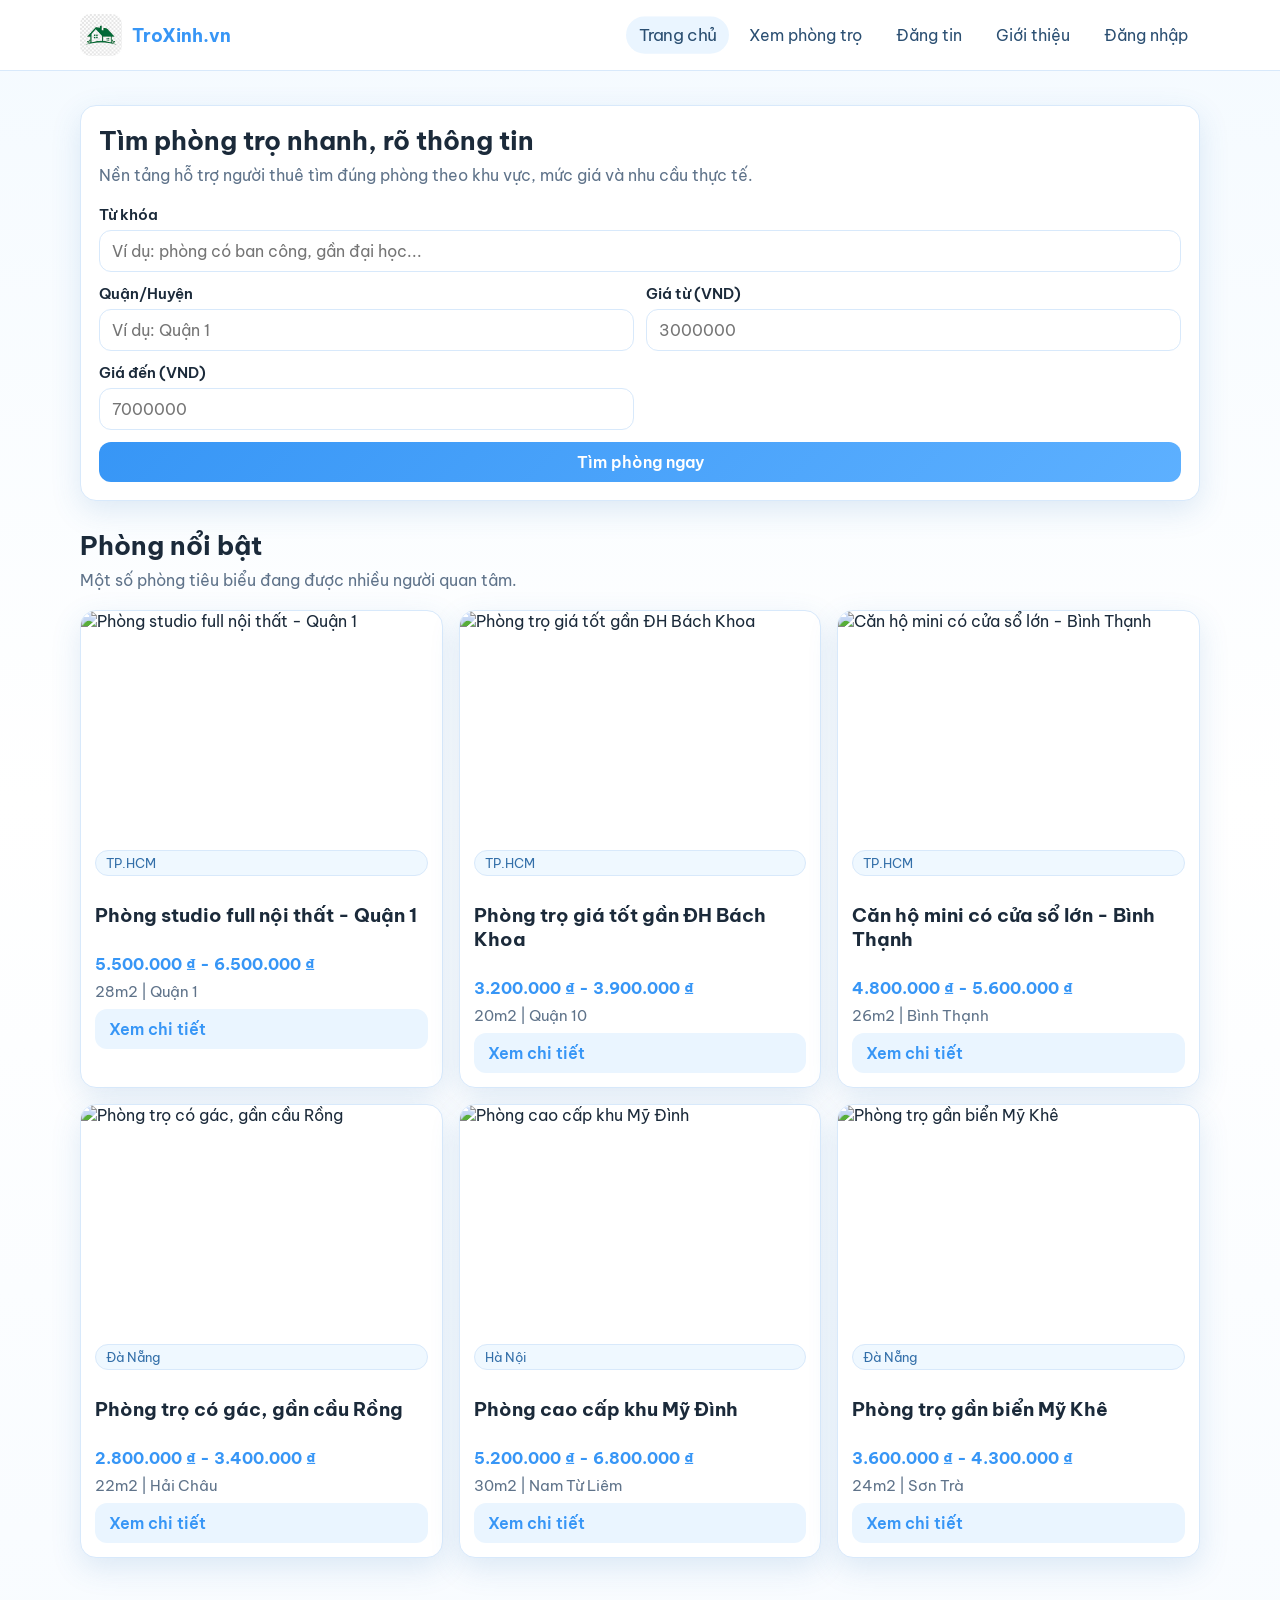
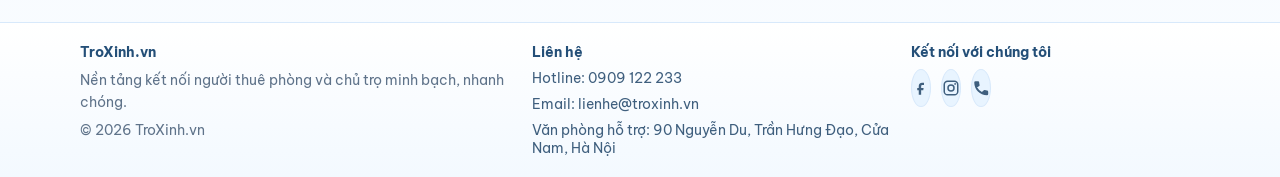
==== Frontend/index.html @ 5a8c0dfe "update code" ====
﻿<!doctype html>
<html lang="vi">
<head>
  <meta charset="UTF-8">
  <meta name="viewport" content="width=device-width, initial-scale=1.0">
  <title>Trang chủ | TroXinh</title>
  <link rel="preconnect" href="https://fonts.googleapis.com">
  <link rel="preconnect" href="https://fonts.gstatic.com" crossorigin>
  <link href="https://fonts.googleapis.com/css2?family=Be+Vietnam+Pro:wght@400;500;600;700&display=swap" rel="stylesheet">
  <link rel="stylesheet" href="assets/css/style.css">
</head>
<body>
  <header class="site-header">
    <div class="container header-inner">
      <a class="brand" href="index.html"><img class="brand-logo" src="assets/img/logo.png" alt="Logo TroXinh"><span>TroXinh.vn</span></a>
      <nav class="nav">
        <a id="nav-home" href="index.html">Trang chủ</a>
        <a id="nav-rooms" href="rooms.html">Xem phòng trọ</a>
        <a id="nav-post" href="post-room.html">Đăng tin</a>
        <a id="nav-about" href="about.html">Giới thiệu</a>
        <a id="nav-login" href="login.html">Đăng nhập</a>
      </nav>
    </div>
  </header>

  <main class="main">
    <div class="container page-enter">
      <section class="hero hero-single">
        <article class="card zoom-hover">
          <h1 class="section-title">Tìm phòng trọ nhanh, rõ thông tin</h1>
          <p class="section-subtitle">Nền tảng hỗ trợ người thuê tìm đúng phòng theo khu vực, mức giá và nhu cầu thực tế.</p>
          <br>
          <form id="homeSearchForm" class="form-grid">
            <div class="field full">
              <label for="keyword">Từ khóa</label>
              <input id="keyword" name="keyword" type="text" placeholder="Ví dụ: phòng có ban công, gần đại học...">
            </div>
            <div class="field">
              <label for="district">Quận/Huyện</label>
              <input id="district" name="district" type="text" placeholder="Ví dụ: Quận 1">
            </div>
            <div class="field">
              <label for="minPrice">Giá từ (VND)</label>
              <input id="minPrice" name="minPrice" type="number" min="0" placeholder="3000000">
            </div>
            <div class="field">
              <label for="maxPrice">Giá đến (VND)</label>
              <input id="maxPrice" name="maxPrice" type="number" min="0" placeholder="7000000">
            </div>
            <div class="field full">
              <button class="btn btn-primary" type="submit">Tìm phòng ngay</button>
            </div>
          </form>
        </article>
      </section>

      <section>
        <h2 class="section-title">Phòng nổi bật</h2>
        <p class="section-subtitle">Một số phòng tiêu biểu đang được nhiều người quan tâm.</p>
        <br>
        <div id="featuredGrid" class="room-grid"></div>
      </section>
    </div>
  </main>

  <footer class="site-footer">
    <div class="container footer-inner footer-rich">
      <div class="footer-block">
        <strong>TroXinh.vn</strong>
        <p>Nền tảng kết nối người thuê phòng và chủ trọ minh bạch, nhanh chóng.</p>
        <span>© <span data-year></span> TroXinh.vn</span>
      </div>
      <div class="footer-block">
        <strong>Liên hệ</strong>
        <a href="tel:0909122233">Hotline: 0909 122 233</a>
        <a href="mailto:lienhe@troxinh.vn">Email: lienhe@troxinh.vn</a>
        <a href="https://maps.google.com/?q=90+Nguyen+Du,+Tran+Hung+Dao,+Cua+Nam,+Ha+Noi" target="_blank" rel="noopener noreferrer">Văn phòng hỗ trợ: 90 Nguyễn Du, Trần Hưng Đạo, Cửa Nam, Hà Nội</a>
      </div>
      <div class="footer-block">
        <strong>Kết nối với chúng tôi</strong>
        <div class="footer-social">
          <a class="social-link" href="https://facebook.com" target="_blank" rel="noopener noreferrer" aria-label="Facebook">
            <svg viewBox="0 0 24 24" fill="currentColor" aria-hidden="true"><path d="M13.5 8H16V5h-2.5C10.5 5 9 6.8 9 9.6V12H7v3h2v6h3.2v-6H15l.5-3h-3.3V9.9c0-1.1.3-1.9 1.8-1.9z"/></svg>
          </a>
          <a class="social-link" href="https://instagram.com" target="_blank" rel="noopener noreferrer" aria-label="Instagram">
            <svg viewBox="0 0 24 24" fill="currentColor" aria-hidden="true"><path d="M7.5 2h9A5.5 5.5 0 0 1 22 7.5v9a5.5 5.5 0 0 1-5.5 5.5h-9A5.5 5.5 0 0 1 2 16.5v-9A5.5 5.5 0 0 1 7.5 2zm0 2A3.5 3.5 0 0 0 4 7.5v9A3.5 3.5 0 0 0 7.5 20h9a3.5 3.5 0 0 0 3.5-3.5v-9A3.5 3.5 0 0 0 16.5 4h-9z"/><path d="M12 7a5 5 0 1 1 0 10 5 5 0 0 1 0-10zm0 2a3 3 0 1 0 0 6 3 3 0 0 0 0-6z"/><circle cx="17.5" cy="6.5" r="1.2"/></svg>
          </a>
          <a class="social-link" href="tel:0909122233" aria-label="Gọi điện thoại">
            <svg viewBox="0 0 24 24" fill="currentColor" aria-hidden="true"><path d="M6.6 10.8a15.2 15.2 0 0 0 6.6 6.6l2.2-2.2a1.6 1.6 0 0 1 1.6-.4c1 .3 2 .5 3 .5a1.6 1.6 0 0 1 1.6 1.6V20A1.6 1.6 0 0 1 20 21.6C10.6 21.6 3 14 3 4.6A1.6 1.6 0 0 1 4.6 3H8a1.6 1.6 0 0 1 1.6 1.6c0 1 .2 2 .5 3a1.6 1.6 0 0 1-.4 1.6l-2.1 1.6z"/></svg>
          </a>
        </div>
      </div>
    </div>
  </footer>

  <script src="assets/js/config.js"></script>
  <script src="assets/js/mock-data.js"></script>
  <script src="assets/js/api.js"></script>
  <script src="assets/js/layout.js"></script>
  <script src="assets/js/home.js"></script>
</body>
</html>
---- Frontend/assets/css/style.css ----
﻿:root {
  --primary: #6fb7ff;
  --primary-strong: #3796f6;
  --primary-soft: #eaf5ff;
  --text: #1b2a3a;
  --muted: #5f738a;
  --white: #ffffff;
  --border: #d8e9fb;
  --success: #1f9d55;
  --danger: #d64545;
  --shadow: 0 10px 30px rgba(56, 120, 186, 0.15);
  --radius: 16px;
}

* {
  box-sizing: border-box;
}

html,
body {
  margin: 0;
  padding: 0;
  font-family: 'Be Vietnam Pro', sans-serif;
  color: var(--text);
  background: linear-gradient(180deg, #f4faff 0%, #ffffff 45%, #f7fbff 100%);
}

a {
  color: inherit;
  text-decoration: none;
}

img {
  max-width: 100%;
  display: block;
}

.container {
  width: min(1120px, calc(100% - 32px));
  margin: 0 auto;
}

.site-header {
  position: sticky;
  top: 0;
  z-index: 99;
  background: rgba(255, 255, 255, 0.95);
  border-bottom: 1px solid var(--border);
  backdrop-filter: blur(10px);
}

.header-inner {
  display: flex;
  align-items: center;
  justify-content: space-between;
  gap: 16px;
  padding: 14px 0;
}

.brand {
  display: inline-flex;
  align-items: center;
  gap: 10px;
  font-weight: 700;
  color: var(--primary-strong);
  font-size: 1.1rem;
}

.brand-logo {
  width: 42px;
  height: 42px;
  object-fit: contain;
  border-radius: 10px;
}

.nav {
  display: flex;
  flex-wrap: wrap;
  align-items: center;
  gap: 10px;
}

.nav a {
  padding: 8px 12px;
  border-radius: 999px;
  color: #2b4f72;
  transition: transform 0.2s ease, background-color 0.2s ease;
}

.nav a:hover,
.nav a.active {
  background: var(--primary-soft);
  transform: scale(1.04);
}

.main {
  min-height: calc(100vh - 160px);
  padding: 34px 0 64px;
}

.section-title {
  margin: 0 0 8px;
  font-size: 1.65rem;
}

.section-subtitle {
  margin: 0;
  color: var(--muted);
}

.hero {
  display: grid;
  grid-template-columns: 1.2fr 1fr;
  gap: 24px;
  align-items: stretch;
  margin-bottom: 28px;
}

.hero-single {
  grid-template-columns: 1fr;
}

.card {
  background: var(--white);
  border: 1px solid var(--border);
  border-radius: var(--radius);
  box-shadow: var(--shadow);
  padding: 18px;
}

.zoom-hover {
  transition: transform 0.2s ease, box-shadow 0.2s ease;
}

.zoom-hover:hover {
  transform: scale(1.02);
  box-shadow: 0 14px 34px rgba(56, 120, 186, 0.2);
}

.page-enter {
  animation: zoomIn 0.35s ease;
}

@keyframes zoomIn {
  from {
    opacity: 0;
    transform: scale(0.97);
  }

  to {
    opacity: 1;
    transform: scale(1);
  }
}

.form-grid {
  display: grid;
  grid-template-columns: repeat(2, minmax(0, 1fr));
  gap: 12px;
}

.field {
  display: flex;
  flex-direction: column;
  gap: 6px;
}

.field.full {
  grid-column: 1 / -1;
}

label {
  font-weight: 600;
  font-size: 0.95rem;
}

input,
select,
textarea,
button {
  font: inherit;
}

input,
select,
textarea {
  width: 100%;
  border: 1px solid var(--border);
  border-radius: 12px;
  padding: 10px 12px;
  background: #fff;
  color: var(--text);
  transition: border-color 0.2s ease, transform 0.15s ease, box-shadow 0.2s ease;
}

input:focus,
select:focus,
textarea:focus {
  border-color: var(--primary-strong);
  outline: none;
  transform: scale(1.01);
  box-shadow: 0 0 0 4px rgba(55, 150, 246, 0.12);
}

textarea {
  resize: vertical;
  min-height: 110px;
}

.btn {
  border: 0;
  border-radius: 12px;
  padding: 10px 14px;
  cursor: pointer;
  font-weight: 600;
  transition: transform 0.15s ease, opacity 0.2s ease, box-shadow 0.2s ease;
}

.btn:active {
  transform: scale(0.97);
}

.btn-primary {
  color: white;
  background: linear-gradient(135deg, var(--primary-strong), #5db0ff);
}

.btn-primary:hover {
  transform: scale(1.03);
  box-shadow: 0 10px 22px rgba(55, 150, 246, 0.25);
}

.btn-outline {
  color: var(--primary-strong);
  background: var(--primary-soft);
}

.room-grid {
  display: grid;
  grid-template-columns: repeat(3, minmax(0, 1fr));
  gap: 16px;
}

.room-card {
  display: flex;
  flex-direction: column;
  overflow: hidden;
  padding: 0;
}

.room-card img {
  width: 100%;
  aspect-ratio: 16 / 10;
  object-fit: cover;
}

.room-card-body {
  padding: 14px;
  display: grid;
  gap: 8px;
}

.room-price {
  color: var(--primary-strong);
  font-weight: 700;
}

.room-meta {
  color: var(--muted);
  font-size: 0.92rem;
}

.badge {
  display: inline-block;
  background: #eff8ff;
  color: #336fa9;
  border: 1px solid var(--border);
  border-radius: 999px;
  font-size: 0.8rem;
  padding: 4px 10px;
}

.message {
  padding: 10px 12px;
  border-radius: 12px;
  font-size: 0.95rem;
}

.message.success {
  background: #edf9f2;
  color: var(--success);
  border: 1px solid #c7ebd5;
}

.message.error {
  background: #fff3f3;
  color: var(--danger);
  border: 1px solid #ffd0d0;
}

.detail-layout {
  display: grid;
  grid-template-columns: 1.2fr 0.8fr;
  gap: 20px;
  align-items: start;
}

.detail-gallery {
  display: grid;
  gap: 10px;
  margin-top: 14px;
}

.detail-gallery-main {
  border-radius: 14px;
  overflow: hidden;
  border: 1px solid var(--border);
}

.thumbnail-row {
  display: grid;
  grid-template-columns: repeat(4, 1fr);
  gap: 8px;
}

.thumbnail-row button {
  border: 1px solid var(--border);
  padding: 0;
  border-radius: 10px;
  overflow: hidden;
  background: transparent;
}

.thumbnail-row button.active {
  border-color: var(--primary-strong);
  transform: scale(0.98);
}

.info-list {
  display: grid;
  grid-template-columns: repeat(2, minmax(0, 1fr));
  gap: 10px;
  margin: 16px 0;
}

.info-item {
  background: #f7fbff;
  border: 1px solid var(--border);
  border-radius: 12px;
  padding: 10px;
}

.map-wrap iframe {
  width: 100%;
  height: 320px;
  border: 0;
  border-radius: 14px;
}

.detail-main .section-subtitle {
  margin-bottom: 12px;
  line-height: 1.5;
}

.detail-main h3 {
  margin: 18px 0 8px;
}

.detail-main > p {
  margin: 0;
  line-height: 1.6;
}

.detail-contact {
  height: fit-content;
  display: grid;
  gap: 10px;
  align-content: start;
  position: sticky;
  top: 88px;
}

.detail-contact h3 {
  margin: 0 0 2px;
}

.detail-contact p {
  margin: 0;
  line-height: 1.5;
}

.detail-contact .btn {
  margin-top: 8px;
  width: fit-content;
}

.file-preview {
  display: grid;
  grid-template-columns: repeat(4, minmax(0, 1fr));
  gap: 8px;
}

.file-preview img {
  width: 100%;
  height: 90px;
  border-radius: 10px;
  object-fit: cover;
  border: 1px solid var(--border);
}

.site-footer {
  border-top: 1px solid var(--border);
  background: linear-gradient(180deg, #ffffff 0%, #f3f9ff 100%);
}

.footer-inner {
  display: grid;
  grid-template-columns: 1.2fr 1fr 0.8fr;
  align-items: start;
  gap: 18px;
  padding: 20px 0;
  color: var(--muted);
  font-size: 0.9rem;
}

.footer-block {
  display: grid;
  gap: 8px;
}

.footer-block strong {
  color: #244f78;
}

.footer-block p {
  margin: 0;
  line-height: 1.55;
}

.footer-block a {
  color: #3f5f7e;
  transition: color 0.2s ease, transform 0.2s ease;
  width: fit-content;
}

.footer-block a:hover {
  color: var(--primary-strong);
  transform: scale(1.02);
}

.footer-social {
  display: flex;
  align-items: center;
  gap: 10px;
}

.social-link {
  width: 38px;
  height: 38px;
  display: inline-flex;
  align-items: center;
  justify-content: center;
  border-radius: 50%;
  background: #e8f4ff;
  border: 1px solid var(--border);
  color: #2d74ab;
  transition: transform 0.2s ease, background-color 0.2s ease;
}

.social-link:hover {
  transform: scale(1.08);
  background: #d8ecff;
}

.social-link svg {
  width: 18px;
  height: 18px;
}

@media (max-width: 980px) {
  .hero,
  .detail-layout {
    grid-template-columns: 1fr;
  }

  .room-grid {
    grid-template-columns: repeat(2, minmax(0, 1fr));
  }

  .footer-inner {
    grid-template-columns: 1fr 1fr;
  }

  .detail-contact {
    position: static;
  }
}

@media (max-width: 640px) {
  .form-grid,
  .info-list {
    grid-template-columns: 1fr;
  }

  .room-grid {
    grid-template-columns: 1fr;
  }

  .thumbnail-row {
    grid-template-columns: repeat(3, 1fr);
  }

  .footer-inner {
    grid-template-columns: 1fr;
    align-items: start;
  }

  .header-inner {
    flex-direction: column;
    align-items: flex-start;
  }
}
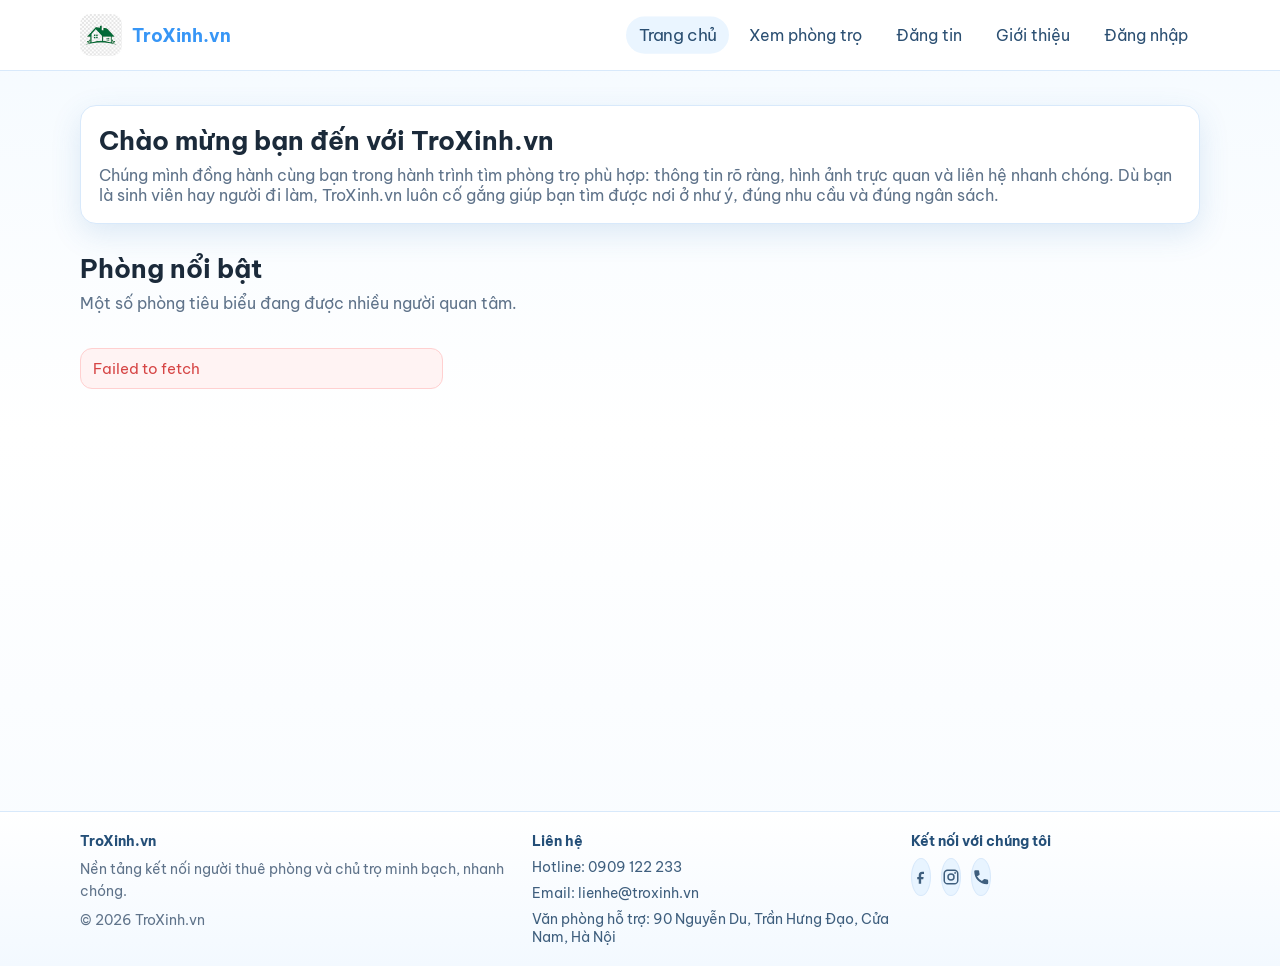
==== commit 46baffeb: "update 7-4" ====
--- a/Frontend/index.html
+++ b/Frontend/index.html
@@ -27,30 +27,12 @@
     <div class="container page-enter">
       <section class="hero hero-single">
         <article class="card zoom-hover">
-          <h1 class="section-title">Tìm phòng trọ nhanh, rõ thông tin</h1>
-          <p class="section-subtitle">Nền tảng hỗ trợ người thuê tìm đúng phòng theo khu vực, mức giá và nhu cầu thực tế.</p>
-          <br>
-          <form id="homeSearchForm" class="form-grid">
-            <div class="field full">
-              <label for="keyword">Từ khóa</label>
-              <input id="keyword" name="keyword" type="text" placeholder="Ví dụ: phòng có ban công, gần đại học...">
-            </div>
-            <div class="field">
-              <label for="district">Quận/Huyện</label>
-              <input id="district" name="district" type="text" placeholder="Ví dụ: Quận 1">
-            </div>
-            <div class="field">
-              <label for="minPrice">Giá từ (VND)</label>
-              <input id="minPrice" name="minPrice" type="number" min="0" placeholder="3000000">
-            </div>
-            <div class="field">
-              <label for="maxPrice">Giá đến (VND)</label>
-              <input id="maxPrice" name="maxPrice" type="number" min="0" placeholder="7000000">
-            </div>
-            <div class="field full">
-              <button class="btn btn-primary" type="submit">Tìm phòng ngay</button>
-            </div>
-          </form>
+          <h1 class="section-title">Chào mừng bạn đến với TroXinh.vn</h1>
+          <p class="section-subtitle">
+            Chúng mình đồng hành cùng bạn trong hành trình tìm phòng trọ phù hợp: thông tin rõ ràng,
+            hình ảnh trực quan và liên hệ nhanh chóng. Dù bạn là sinh viên hay người đi làm, TroXinh.vn
+            luôn cố gắng giúp bạn tìm được nơi ở như ý, đúng nhu cầu và đúng ngân sách.
+          </p>
         </article>
       </section>
 
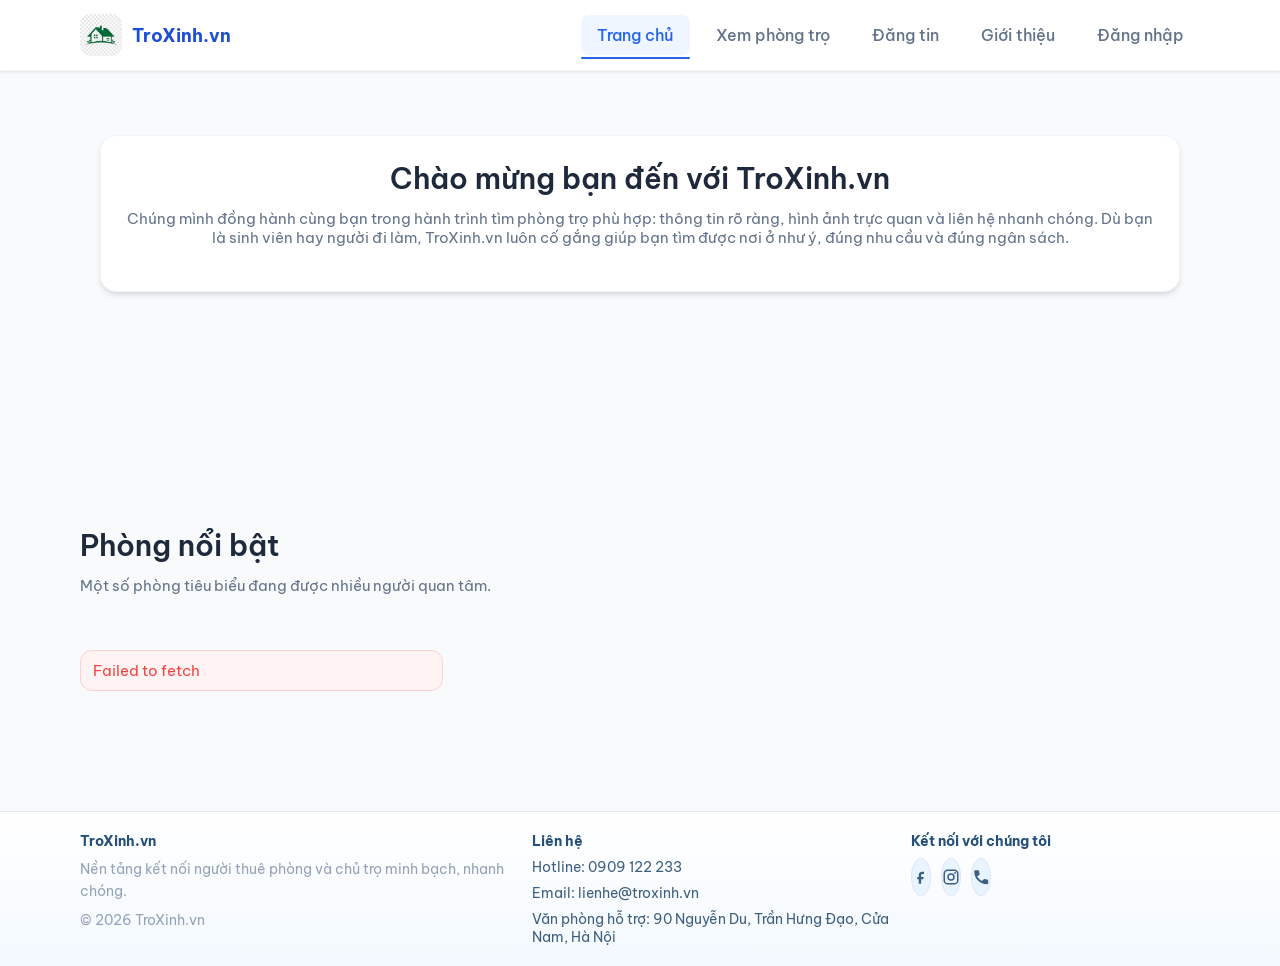
==== commit da8e81f5: "Thêm chức năng sửa tin, quản lí tin đăng, thông tin cá nhân, sửa một vài chi tiết ở frontEnd" ====
--- a/Frontend/index.html
+++ b/Frontend/index.html
@@ -1,89 +1,136 @@
 ﻿<!doctype html>
 <html lang="vi">
-<head>
-  <meta charset="UTF-8">
-  <meta name="viewport" content="width=device-width, initial-scale=1.0">
-  <title>Trang chủ | TroXinh</title>
-  <link rel="preconnect" href="https://fonts.googleapis.com">
-  <link rel="preconnect" href="https://fonts.gstatic.com" crossorigin>
-  <link href="https://fonts.googleapis.com/css2?family=Be+Vietnam+Pro:wght@400;500;600;700&display=swap" rel="stylesheet">
-  <link rel="stylesheet" href="assets/css/style.css">
-</head>
-<body>
-  <header class="site-header">
-    <div class="container header-inner">
-      <a class="brand" href="index.html"><img class="brand-logo" src="assets/img/logo.png" alt="Logo TroXinh"><span>TroXinh.vn</span></a>
-      <nav class="nav">
-        <a id="nav-home" href="index.html">Trang chủ</a>
-        <a id="nav-rooms" href="rooms.html">Xem phòng trọ</a>
-        <a id="nav-post" href="post-room.html">Đăng tin</a>
-        <a id="nav-about" href="about.html">Giới thiệu</a>
-        <a id="nav-login" href="login.html">Đăng nhập</a>
-      </nav>
-    </div>
-  </header>
+  <head>
+    <meta charset="UTF-8" />
+    <meta name="viewport" content="width=device-width, initial-scale=1.0" />
+    <title>Trang chủ | TroXinh</title>
+    <link rel="preconnect" href="https://fonts.googleapis.com" />
+    <link rel="preconnect" href="https://fonts.gstatic.com" crossorigin />
+    <link
+      href="https://fonts.googleapis.com/css2?family=Be+Vietnam+Pro:wght@400;500;600;700&display=swap"
+      rel="stylesheet"
+    />
+    <link rel="stylesheet" href="assets/css/style.css" />
+  </head>
+  <body>
+    <header class="site-header">
+      <div class="container header-inner">
+        <a class="brand" href="index.html"
+          ><img
+            class="brand-logo"
+            src="assets/img/logo.png"
+            alt="Logo TroXinh"
+          /><span>TroXinh.vn</span></a
+        >
+        <nav class="nav">
+          <a id="nav-home" href="index.html">Trang chủ</a>
+          <a id="nav-rooms" href="rooms.html">Xem phòng trọ</a>
+          <a id="nav-post" href="post-room.html">Đăng tin</a>
+          <a id="nav-my-listings" href="my-listings.html" hidden>Tin của tôi</a>
+          <a id="nav-about" href="about.html">Giới thiệu</a>
+          <a id="nav-login" href="login.html">Đăng nhập</a>
+          <a id="nav-profile" href="profile.html" hidden>Thông tin cá nhân</a>
+        </nav>
+      </div>
+    </header>
 
-  <main class="main">
-    <div class="container page-enter">
-      <section class="hero hero-single">
-        <article class="card zoom-hover">
-          <h1 class="section-title">Chào mừng bạn đến với TroXinh.vn</h1>
+    <main class="main">
+      <div class="container page-enter">
+        <section class="hero hero-single">
+          <article class="card zoom-hover">
+            <h1 class="section-title">Chào mừng bạn đến với TroXinh.vn</h1>
+            <p class="section-subtitle">
+              Chúng mình đồng hành cùng bạn trong hành trình tìm phòng trọ phù
+              hợp: thông tin rõ ràng, hình ảnh trực quan và liên hệ nhanh chóng.
+              Dù bạn là sinh viên hay người đi làm, TroXinh.vn luôn cố gắng giúp
+              bạn tìm được nơi ở như ý, đúng nhu cầu và đúng ngân sách.
+            </p>
+          </article>
+        </section>
+        <section>
+          <h2 class="section-title">Phòng nổi bật</h2>
           <p class="section-subtitle">
-            Chúng mình đồng hành cùng bạn trong hành trình tìm phòng trọ phù hợp: thông tin rõ ràng,
-            hình ảnh trực quan và liên hệ nhanh chóng. Dù bạn là sinh viên hay người đi làm, TroXinh.vn
-            luôn cố gắng giúp bạn tìm được nơi ở như ý, đúng nhu cầu và đúng ngân sách.
+            Một số phòng tiêu biểu đang được nhiều người quan tâm.
           </p>
-        </article>
-      </section>
+          <br />
+          <div id="featuredGrid" class="room-grid"></div>
+        </section>
+      </div>
+    </main>
 
-      <section>
-        <h2 class="section-title">Phòng nổi bật</h2>
-        <p class="section-subtitle">Một số phòng tiêu biểu đang được nhiều người quan tâm.</p>
-        <br>
-        <div id="featuredGrid" class="room-grid"></div>
-      </section>
-    </div>
-  </main>
-
-  <footer class="site-footer">
-    <div class="container footer-inner footer-rich">
-      <div class="footer-block">
-        <strong>TroXinh.vn</strong>
-        <p>Nền tảng kết nối người thuê phòng và chủ trọ minh bạch, nhanh chóng.</p>
-        <span>© <span data-year></span> TroXinh.vn</span>
-      </div>
-      <div class="footer-block">
-        <strong>Liên hệ</strong>
-        <a href="tel:0909122233">Hotline: 0909 122 233</a>
-        <a href="mailto:lienhe@troxinh.vn">Email: lienhe@troxinh.vn</a>
-        <a href="https://maps.google.com/?q=90+Nguyen+Du,+Tran+Hung+Dao,+Cua+Nam,+Ha+Noi" target="_blank" rel="noopener noreferrer">Văn phòng hỗ trợ: 90 Nguyễn Du, Trần Hưng Đạo, Cửa Nam, Hà Nội</a>
-      </div>
-      <div class="footer-block">
-        <strong>Kết nối với chúng tôi</strong>
-        <div class="footer-social">
-          <a class="social-link" href="https://facebook.com" target="_blank" rel="noopener noreferrer" aria-label="Facebook">
-            <svg viewBox="0 0 24 24" fill="currentColor" aria-hidden="true"><path d="M13.5 8H16V5h-2.5C10.5 5 9 6.8 9 9.6V12H7v3h2v6h3.2v-6H15l.5-3h-3.3V9.9c0-1.1.3-1.9 1.8-1.9z"/></svg>
-          </a>
-          <a class="social-link" href="https://instagram.com" target="_blank" rel="noopener noreferrer" aria-label="Instagram">
-            <svg viewBox="0 0 24 24" fill="currentColor" aria-hidden="true"><path d="M7.5 2h9A5.5 5.5 0 0 1 22 7.5v9a5.5 5.5 0 0 1-5.5 5.5h-9A5.5 5.5 0 0 1 2 16.5v-9A5.5 5.5 0 0 1 7.5 2zm0 2A3.5 3.5 0 0 0 4 7.5v9A3.5 3.5 0 0 0 7.5 20h9a3.5 3.5 0 0 0 3.5-3.5v-9A3.5 3.5 0 0 0 16.5 4h-9z"/><path d="M12 7a5 5 0 1 1 0 10 5 5 0 0 1 0-10zm0 2a3 3 0 1 0 0 6 3 3 0 0 0 0-6z"/><circle cx="17.5" cy="6.5" r="1.2"/></svg>
-          </a>
-          <a class="social-link" href="tel:0909122233" aria-label="Gọi điện thoại">
-            <svg viewBox="0 0 24 24" fill="currentColor" aria-hidden="true"><path d="M6.6 10.8a15.2 15.2 0 0 0 6.6 6.6l2.2-2.2a1.6 1.6 0 0 1 1.6-.4c1 .3 2 .5 3 .5a1.6 1.6 0 0 1 1.6 1.6V20A1.6 1.6 0 0 1 20 21.6C10.6 21.6 3 14 3 4.6A1.6 1.6 0 0 1 4.6 3H8a1.6 1.6 0 0 1 1.6 1.6c0 1 .2 2 .5 3a1.6 1.6 0 0 1-.4 1.6l-2.1 1.6z"/></svg>
-          </a>
+    <footer class="site-footer">
+      <div class="container footer-inner footer-rich">
+        <div class="footer-block">
+          <strong>TroXinh.vn</strong>
+          <p>
+            Nền tảng kết nối người thuê phòng và chủ trọ minh bạch, nhanh chóng.
+          </p>
+          <span>© <span data-year></span> TroXinh.vn</span>
+        </div>
+        <div class="footer-block">
+          <strong>Liên hệ</strong>
+          <a href="tel:0909122233">Hotline: 0909 122 233</a>
+          <a href="mailto:lienhe@troxinh.vn">Email: lienhe@troxinh.vn</a>
+          <a
+            href="https://maps.google.com/?q=90+Nguyen+Du,+Tran+Hung+Dao,+Cua+Nam,+Ha+Noi"
+            target="_blank"
+            rel="noopener noreferrer"
+            >Văn phòng hỗ trợ: 90 Nguyễn Du, Trần Hưng Đạo, Cửa Nam, Hà Nội</a
+          >
+        </div>
+        <div class="footer-block">
+          <strong>Kết nối với chúng tôi</strong>
+          <div class="footer-social">
+            <a
+              class="social-link"
+              href="https://facebook.com"
+              target="_blank"
+              rel="noopener noreferrer"
+              aria-label="Facebook"
+            >
+              <svg viewBox="0 0 24 24" fill="currentColor" aria-hidden="true">
+                <path
+                  d="M13.5 8H16V5h-2.5C10.5 5 9 6.8 9 9.6V12H7v3h2v6h3.2v-6H15l.5-3h-3.3V9.9c0-1.1.3-1.9 1.8-1.9z"
+                />
+              </svg>
+            </a>
+            <a
+              class="social-link"
+              href="https://instagram.com"
+              target="_blank"
+              rel="noopener noreferrer"
+              aria-label="Instagram"
+            >
+              <svg viewBox="0 0 24 24" fill="currentColor" aria-hidden="true">
+                <path
+                  d="M7.5 2h9A5.5 5.5 0 0 1 22 7.5v9a5.5 5.5 0 0 1-5.5 5.5h-9A5.5 5.5 0 0 1 2 16.5v-9A5.5 5.5 0 0 1 7.5 2zm0 2A3.5 3.5 0 0 0 4 7.5v9A3.5 3.5 0 0 0 7.5 20h9a3.5 3.5 0 0 0 3.5-3.5v-9A3.5 3.5 0 0 0 16.5 4h-9z"
+                />
+                <path
+                  d="M12 7a5 5 0 1 1 0 10 5 5 0 0 1 0-10zm0 2a3 3 0 1 0 0 6 3 3 0 0 0 0-6z"
+                />
+                <circle cx="17.5" cy="6.5" r="1.2" />
+              </svg>
+            </a>
+            <a
+              class="social-link"
+              href="tel:0909122233"
+              aria-label="Gọi điện thoại"
+            >
+              <svg viewBox="0 0 24 24" fill="currentColor" aria-hidden="true">
+                <path
+                  d="M6.6 10.8a15.2 15.2 0 0 0 6.6 6.6l2.2-2.2a1.6 1.6 0 0 1 1.6-.4c1 .3 2 .5 3 .5a1.6 1.6 0 0 1 1.6 1.6V20A1.6 1.6 0 0 1 20 21.6C10.6 21.6 3 14 3 4.6A1.6 1.6 0 0 1 4.6 3H8a1.6 1.6 0 0 1 1.6 1.6c0 1 .2 2 .5 3a1.6 1.6 0 0 1-.4 1.6l-2.1 1.6z"
+                />
+              </svg>
+            </a>
+          </div>
         </div>
       </div>
-    </div>
-  </footer>
+    </footer>
 
-  <script src="assets/js/config.js"></script>
-  <script src="assets/js/mock-data.js"></script>
-  <script src="assets/js/api.js"></script>
-  <script src="assets/js/layout.js"></script>
-  <script src="assets/js/home.js"></script>
-</body>
+    <script src="assets/js/config.js"></script>
+    <script src="assets/js/mock-data.js"></script>
+    <script src="assets/js/api.js"></script>
+    <script src="assets/js/layout.js"></script>
+    <script src="assets/js/home.js"></script>
+  </body>
 </html>
-
-
-
-
-
--- a/Frontend/assets/css/style.css
+++ b/Frontend/assets/css/style.css
@@ -1,15 +1,27 @@
 ﻿:root {
-  --primary: #6fb7ff;
-  --primary-strong: #3796f6;
-  --primary-soft: #eaf5ff;
-  --text: #1b2a3a;
-  --muted: #5f738a;
+  --primary: #2563eb;
+  --primary-strong: #1d4ed8;
+  --primary-soft: #eff6ff;
+  --secondary: #10b981;
+  --secondary-strong: #059669;
+  --secondary-soft: #ecfdf5;
+  --accent: #f59e0b;
+  --accent-strong: #d97706;
+  --text: #1e293b;
+  --text-light: #64748b;
+  --muted: #94a3b8;
   --white: #ffffff;
-  --border: #d8e9fb;
-  --success: #1f9d55;
-  --danger: #d64545;
-  --shadow: 0 10px 30px rgba(56, 120, 186, 0.15);
-  --radius: 16px;
+  --border: #e2e8f0;
+  --border-light: #f1f5f9;
+  --success: #10b981;
+  --danger: #ef4444;
+  --warning: #f59e0b;
+  --shadow-sm: 0 1px 3px rgba(0, 0, 0, 0.1);
+  --shadow: 0 4px 6px -1px rgba(0, 0, 0, 0.1), 0 2px 4px -1px rgba(0, 0, 0, 0.06);
+  --shadow-lg: 0 10px 15px -3px rgba(0, 0, 0, 0.1), 0 4px 6px -2px rgba(0, 0, 0, 0.05);
+  --radius: 12px;
+  --radius-sm: 8px;
+  --radius-lg: 16px;
 }
 
 * {
@@ -22,7 +34,7 @@
   padding: 0;
   font-family: 'Be Vietnam Pro', sans-serif;
   color: var(--text);
-  background: linear-gradient(180deg, #f4faff 0%, #ffffff 45%, #f7fbff 100%);
+  background-color: #f8fafc;
 }
 
 a {
@@ -44,9 +56,9 @@
   position: sticky;
   top: 0;
   z-index: 99;
-  background: rgba(255, 255, 255, 0.95);
-  border-bottom: 1px solid var(--border);
-  backdrop-filter: blur(10px);
+  background: var(--white);
+  border-bottom: 1px solid var(--border-light);
+  box-shadow: var(--shadow-sm);
 }
 
 .header-inner {
@@ -81,60 +93,84 @@
 }
 
 .nav a {
-  padding: 8px 12px;
-  border-radius: 999px;
-  color: #2b4f72;
-  transition: transform 0.2s ease, background-color 0.2s ease;
+  padding: 10px 16px;
+  border-radius: var(--radius-sm);
+  color: var(--text-light);
+  font-weight: 500;
+  transition: all 0.2s ease;
+  position: relative;
 }
 
 .nav a:hover,
 .nav a.active {
+  color: var(--primary);
   background: var(--primary-soft);
-  transform: scale(1.04);
+}
+
+.nav a.active::after {
+  content: '';
+  position: absolute;
+  bottom: -4px;
+  left: 0;
+  width: 100%;
+  height: 2px;
+  background: var(--primary);
+  border-radius: 1px;
 }
 
 .main {
   min-height: calc(100vh - 160px);
-  padding: 34px 0 64px;
+  padding: 24px 0 48px;
 }
 
 .section-title {
-  margin: 0 0 8px;
-  font-size: 1.65rem;
+  margin: 0 0 12px;
+  font-size: 1.8rem;
+  font-weight: 600;
+  color: var(--text);
 }
 
 .section-subtitle {
-  margin: 0;
-  color: var(--muted);
+  margin: 0 0 20px;
+  color: var(--text-light);
+  font-size: 0.95rem;
 }
 
 .hero {
   display: grid;
-  grid-template-columns: 1.2fr 1fr;
-  gap: 24px;
-  align-items: stretch;
-  margin-bottom: 28px;
+  grid-template-columns: 1fr 1fr;
+  gap: 32px;
+  align-items: start;
+  margin-bottom: 32px;
+  min-height: 400px;
 }
 
 .hero-single {
   grid-template-columns: 1fr;
+  text-align: center;
+  padding: 40px 20px;
 }
 
 .card {
   background: var(--white);
-  border: 1px solid var(--border);
-  border-radius: var(--radius);
+  border: 1px solid var(--border-light);
+  border-radius: var(--radius-lg);
   box-shadow: var(--shadow);
-  padding: 18px;
+  padding: 24px;
+  transition: all 0.3s ease;
+}
+
+.card:hover {
+  box-shadow: var(--shadow-lg);
+  transform: translateY(-2px);
 }
 
 .zoom-hover {
-  transition: transform 0.2s ease, box-shadow 0.2s ease;
+  transition: transform 0.15s ease;
 }
 
 .zoom-hover:hover {
-  transform: scale(1.02);
-  box-shadow: 0 14px 34px rgba(56, 120, 186, 0.2);
+  transform: translateY(-2px);
 }
 
 .page-enter {
@@ -155,14 +191,14 @@
 
 .form-grid {
   display: grid;
-  grid-template-columns: repeat(2, minmax(0, 1fr));
-  gap: 12px;
+  grid-template-columns: repeat(auto-fit, minmax(280px, 1fr));
+  gap: 16px;
 }
 
 .field {
   display: flex;
   flex-direction: column;
-  gap: 6px;
+  gap: 8px;
 }
 
 .field.full {
@@ -185,12 +221,21 @@
 select,
 textarea {
   width: 100%;
-  border: 1px solid var(--border);
-  border-radius: 12px;
-  padding: 10px 12px;
+  border: 1px solid var(--border-light);
+  border-radius: var(--radius);
+  padding: 12px 14px;
   background: #fff;
   color: var(--text);
-  transition: border-color 0.2s ease, transform 0.15s ease, box-shadow 0.2s ease;
+  font-size: 0.95rem;
+  transition: all 0.2s ease;
+}
+
+input:focus,
+select:focus,
+textarea:focus {
+  border-color: var(--primary);
+  outline: none;
+  box-shadow: 0 0 0 3px rgba(37, 99, 235, 0.2);
 }
 
 input:focus,
@@ -204,35 +249,51 @@
 
 textarea {
   resize: vertical;
-  min-height: 110px;
+  min-height: 140px;
 }
 
 .btn {
-  border: 0;
-  border-radius: 12px;
-  padding: 10px 14px;
+  display: inline-flex;
+  align-items: center;
+  justify-content: center;
+  border: none;
+  border-radius: var(--radius);
+  padding: 12px 20px;
+  font-weight: 500;
+  font-size: 0.95rem;
   cursor: pointer;
-  font-weight: 600;
-  transition: transform 0.15s ease, opacity 0.2s ease, box-shadow 0.2s ease;
+  transition: all 0.2s ease;
+  text-decoration: none;
 }
 
 .btn:active {
-  transform: scale(0.97);
+  transform: scale(0.98);
 }
 
 .btn-primary {
+  background: var(--primary);
   color: white;
-  background: linear-gradient(135deg, var(--primary-strong), #5db0ff);
 }
 
 .btn-primary:hover {
-  transform: scale(1.03);
-  box-shadow: 0 10px 22px rgba(55, 150, 246, 0.25);
+  background: var(--primary-strong);
+  box-shadow: var(--shadow);
+}
+
+.btn-primary:active {
+  background: var(--primary-strong);
+  transform: scale(0.98);
 }
 
 .btn-outline {
-  color: var(--primary-strong);
-  background: var(--primary-soft);
+  border: 1px solid var(--border);
+  background: transparent;
+  color: var(--text);
+}
+
+.btn-outline:hover {
+  background: var(--border-light);
+  color: var(--primary);
 }
 
 .room-grid {
@@ -271,13 +332,31 @@
 }
 
 .badge {
-  display: inline-block;
-  background: #eff8ff;
-  color: #336fa9;
-  border: 1px solid var(--border);
-  border-radius: 999px;
-  font-size: 0.8rem;
+  display: inline-flex;
+  align-items: center;
+  background: var(--primary-soft);
+  color: var(--primary);
+  font-size: 0.75rem;
+  font-weight: 500;
   padding: 4px 10px;
+  border-radius: var(--radius-sm);
+  text-transform: uppercase;
+  letter-spacing: 0.5px;
+}
+
+.badge-success {
+  background: var(--secondary-soft);
+  color: var(--secondary);
+}
+
+.badge-warning {
+  background: #fffbeb;
+  color: #92400e;
+}
+
+.badge-danger {
+  background: #fef2f2;
+  color: var(--danger);
 }
 
 .message {
@@ -344,10 +423,17 @@
 }
 
 .info-item {
-  background: #f7fbff;
-  border: 1px solid var(--border);
-  border-radius: 12px;
-  padding: 10px;
+  background: var(--primary-soft);
+  border: 1px solid var(--border-light);
+  border-radius: var(--radius);
+  padding: 16px;
+}
+
+.info-item strong {
+  color: var(--primary);
+  display: block;
+  margin-bottom: 4px;
+  font-size: 0.875rem;
 }
 
 .map-wrap iframe {
@@ -520,3 +606,151 @@
     align-items: flex-start;
   }
 }
+
+input:disabled,
+select:disabled,
+textarea:disabled {
+  background: var(--border-light);
+  color: var(--muted);
+  cursor: not-allowed;
+}
+
+.price-slider {
+  display: flex;
+  flex-direction: column;
+  gap: 8px;
+}
+
+.price-slider input[type="range"] {
+  width: 100%;
+  height: 8px;
+  border-radius: 4px;
+  background: var(--border);
+  outline: none;
+  -webkit-appearance: none;
+  appearance: none;
+  cursor: pointer;
+}
+
+.price-slider input[type="range"]::-webkit-slider-thumb {
+  -webkit-appearance: none;
+  appearance: none;
+  width: 22px;
+  height: 22px;
+  border-radius: 50%;
+  background: linear-gradient(135deg, var(--primary-strong), #5db0ff);
+  cursor: pointer;
+  box-shadow: 0 2px 8px rgba(55, 150, 246, 0.4);
+  transition: transform 0.15s ease;
+}
+
+.price-slider input[type="range"]::-webkit-slider-thumb:hover {
+  transform: scale(1.1);
+}
+
+.price-slider input[type="range"]::-moz-range-thumb {
+  width: 22px;
+  height: 22px;
+  border-radius: 50%;
+  background: linear-gradient(135deg, var(--primary-strong), #5db0ff);
+  cursor: pointer;
+  border: none;
+  box-shadow: 0 2px 8px rgba(55, 150, 246, 0.4);
+}
+
+.price-display {
+  font-weight: 600;
+  font-size: 0.95rem;
+  color: var(--primary-strong);
+  text-align: center;
+  padding: 6px 12px;
+  background: var(--primary-soft);
+  border-radius: 8px;
+  min-width: 120px;
+}
+
+.btn-danger {
+  color: white;
+  background: linear-gradient(135deg, var(--danger), #e53935);
+}
+
+.btn-danger:hover {
+  transform: scale(1.03);
+  box-shadow: 0 10px 22px rgba(214, 69, 69, 0.25);
+}
+
+.btn-danger-outline {
+  color: var(--danger);
+  background: #fff3f3;
+  border: 1px solid #ffd0d0;
+}
+
+.btn-danger-outline:hover {
+  background: #ffe6e6;
+}
+
+.room-card-image-wrap {
+  position: relative;
+}
+
+.room-card-status {
+  position: absolute;
+  top: 10px;
+  left: 10px;
+}
+
+.room-card-actions {
+  display: flex;
+  gap: 8px;
+  margin-top: 8px;
+  flex-wrap: wrap;
+}
+
+.room-card-actions .btn {
+  flex: 1;
+  min-width: 60px;
+  text-align: center;
+  padding: 8px 12px;
+  font-size: 0.85rem;
+}
+
+.modal {
+  position: fixed;
+  top: 0;
+  left: 0;
+  width: 100%;
+  height: 100%;
+  background: rgba(0, 0, 0, 0.5);
+  display: flex;
+  align-items: center;
+  justify-content: center;
+  z-index: 1000;
+}
+
+.modal[hidden] {
+  display: none;
+}
+
+.modal-content {
+  background: white;
+  border-radius: var(--radius);
+  padding: 24px;
+  max-width: 400px;
+  width: 90%;
+  box-shadow: var(--shadow);
+}
+
+.modal-content h3 {
+  margin: 0 0 12px;
+}
+
+.modal-content p {
+  margin: 0 0 20px;
+  color: var(--muted);
+}
+
+.modal-actions {
+  display: flex;
+  gap: 12px;
+  justify-content: flex-end;
+}
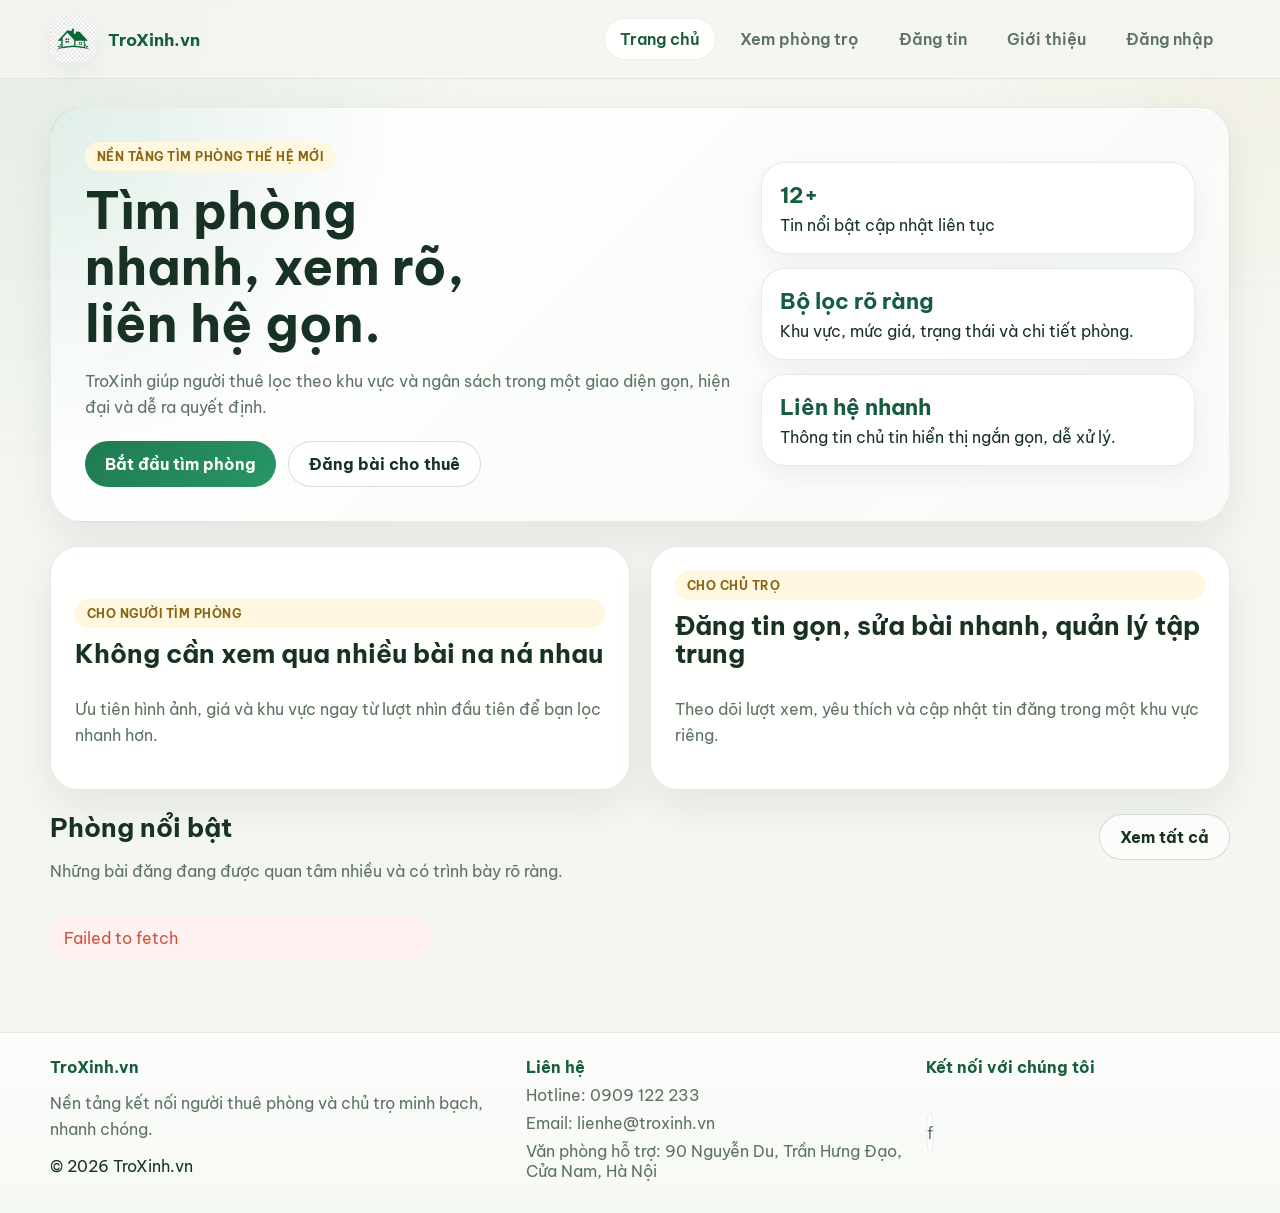
==== commit c55af0e6: "uodate from duc" ====
--- a/Frontend/index.html
+++ b/Frontend/index.html
@@ -1,136 +1,110 @@
-﻿<!doctype html>
+<!doctype html>
 <html lang="vi">
-  <head>
-    <meta charset="UTF-8" />
-    <meta name="viewport" content="width=device-width, initial-scale=1.0" />
-    <title>Trang chủ | TroXinh</title>
-    <link rel="preconnect" href="https://fonts.googleapis.com" />
-    <link rel="preconnect" href="https://fonts.gstatic.com" crossorigin />
-    <link
-      href="https://fonts.googleapis.com/css2?family=Be+Vietnam+Pro:wght@400;500;600;700&display=swap"
-      rel="stylesheet"
-    />
-    <link rel="stylesheet" href="assets/css/style.css" />
-  </head>
-  <body>
-    <header class="site-header">
-      <div class="container header-inner">
-        <a class="brand" href="index.html"
-          ><img
-            class="brand-logo"
-            src="assets/img/logo.png"
-            alt="Logo TroXinh"
-          /><span>TroXinh.vn</span></a
-        >
-        <nav class="nav">
-          <a id="nav-home" href="index.html">Trang chủ</a>
-          <a id="nav-rooms" href="rooms.html">Xem phòng trọ</a>
-          <a id="nav-post" href="post-room.html">Đăng tin</a>
-          <a id="nav-my-listings" href="my-listings.html" hidden>Tin của tôi</a>
-          <a id="nav-about" href="about.html">Giới thiệu</a>
-          <a id="nav-login" href="login.html">Đăng nhập</a>
-          <a id="nav-profile" href="profile.html" hidden>Thông tin cá nhân</a>
-        </nav>
-      </div>
-    </header>
+<head>
+  <meta charset="UTF-8">
+  <meta name="viewport" content="width=device-width, initial-scale=1.0">
+  <title>Trang chủ | TroXinh</title>
+  <link rel="preconnect" href="https://fonts.googleapis.com">
+  <link rel="preconnect" href="https://fonts.gstatic.com" crossorigin>
+  <link href="https://fonts.googleapis.com/css2?family=Be+Vietnam+Pro:wght@400;500;600;700&display=swap" rel="stylesheet">
+  <link rel="stylesheet" href="assets/css/style.css">
+</head>
+<body>
+  <header class="site-header">
+    <div class="container header-inner">
+      <a class="brand" href="index.html"><img class="brand-logo" src="assets/img/logo.png" alt="Logo TroXinh"><span>TroXinh.vn</span></a>
+      <nav class="nav">
+        <a id="nav-home" href="index.html">Trang chủ</a>
+        <a id="nav-rooms" href="rooms.html">Xem phòng trọ</a>
+        <a id="nav-post" href="post-room.html">Đăng tin</a>
+        <a id="nav-my-listings" href="my-listings.html" hidden>Tin của tôi</a>
+        <a id="nav-about" href="about.html">Giới thiệu</a>
+        <a id="nav-login" href="login.html">Đăng nhập</a>
+        <a id="nav-profile" href="profile.html" hidden>Thông tin cá nhân</a>
+      </nav>
+    </div>
+  </header>
 
-    <main class="main">
-      <div class="container page-enter">
-        <section class="hero hero-single">
-          <article class="card zoom-hover">
-            <h1 class="section-title">Chào mừng bạn đến với TroXinh.vn</h1>
-            <p class="section-subtitle">
-              Chúng mình đồng hành cùng bạn trong hành trình tìm phòng trọ phù
-              hợp: thông tin rõ ràng, hình ảnh trực quan và liên hệ nhanh chóng.
-              Dù bạn là sinh viên hay người đi làm, TroXinh.vn luôn cố gắng giúp
-              bạn tìm được nơi ở như ý, đúng nhu cầu và đúng ngân sách.
-            </p>
-          </article>
-        </section>
-        <section>
-          <h2 class="section-title">Phòng nổi bật</h2>
-          <p class="section-subtitle">
-            Một số phòng tiêu biểu đang được nhiều người quan tâm.
-          </p>
-          <br />
-          <div id="featuredGrid" class="room-grid"></div>
-        </section>
-      </div>
-    </main>
-
-    <footer class="site-footer">
-      <div class="container footer-inner footer-rich">
-        <div class="footer-block">
-          <strong>TroXinh.vn</strong>
-          <p>
-            Nền tảng kết nối người thuê phòng và chủ trọ minh bạch, nhanh chóng.
-          </p>
-          <span>© <span data-year></span> TroXinh.vn</span>
-        </div>
-        <div class="footer-block">
-          <strong>Liên hệ</strong>
-          <a href="tel:0909122233">Hotline: 0909 122 233</a>
-          <a href="mailto:lienhe@troxinh.vn">Email: lienhe@troxinh.vn</a>
-          <a
-            href="https://maps.google.com/?q=90+Nguyen+Du,+Tran+Hung+Dao,+Cua+Nam,+Ha+Noi"
-            target="_blank"
-            rel="noopener noreferrer"
-            >Văn phòng hỗ trợ: 90 Nguyễn Du, Trần Hưng Đạo, Cửa Nam, Hà Nội</a
-          >
-        </div>
-        <div class="footer-block">
-          <strong>Kết nối với chúng tôi</strong>
-          <div class="footer-social">
-            <a
-              class="social-link"
-              href="https://facebook.com"
-              target="_blank"
-              rel="noopener noreferrer"
-              aria-label="Facebook"
-            >
-              <svg viewBox="0 0 24 24" fill="currentColor" aria-hidden="true">
-                <path
-                  d="M13.5 8H16V5h-2.5C10.5 5 9 6.8 9 9.6V12H7v3h2v6h3.2v-6H15l.5-3h-3.3V9.9c0-1.1.3-1.9 1.8-1.9z"
-                />
-              </svg>
-            </a>
-            <a
-              class="social-link"
-              href="https://instagram.com"
-              target="_blank"
-              rel="noopener noreferrer"
-              aria-label="Instagram"
-            >
-              <svg viewBox="0 0 24 24" fill="currentColor" aria-hidden="true">
-                <path
-                  d="M7.5 2h9A5.5 5.5 0 0 1 22 7.5v9a5.5 5.5 0 0 1-5.5 5.5h-9A5.5 5.5 0 0 1 2 16.5v-9A5.5 5.5 0 0 1 7.5 2zm0 2A3.5 3.5 0 0 0 4 7.5v9A3.5 3.5 0 0 0 7.5 20h9a3.5 3.5 0 0 0 3.5-3.5v-9A3.5 3.5 0 0 0 16.5 4h-9z"
-                />
-                <path
-                  d="M12 7a5 5 0 1 1 0 10 5 5 0 0 1 0-10zm0 2a3 3 0 1 0 0 6 3 3 0 0 0 0-6z"
-                />
-                <circle cx="17.5" cy="6.5" r="1.2" />
-              </svg>
-            </a>
-            <a
-              class="social-link"
-              href="tel:0909122233"
-              aria-label="Gọi điện thoại"
-            >
-              <svg viewBox="0 0 24 24" fill="currentColor" aria-hidden="true">
-                <path
-                  d="M6.6 10.8a15.2 15.2 0 0 0 6.6 6.6l2.2-2.2a1.6 1.6 0 0 1 1.6-.4c1 .3 2 .5 3 .5a1.6 1.6 0 0 1 1.6 1.6V20A1.6 1.6 0 0 1 20 21.6C10.6 21.6 3 14 3 4.6A1.6 1.6 0 0 1 4.6 3H8a1.6 1.6 0 0 1 1.6 1.6c0 1 .2 2 .5 3a1.6 1.6 0 0 1-.4 1.6l-2.1 1.6z"
-                />
-              </svg>
-            </a>
+  <main class="main">
+    <div class="container page-enter">
+      <section class="hero-banner home-hero">
+        <div class="hero-copy">
+          <span class="hero-kicker">Nền tảng tìm phòng thế hệ mới</span>
+          <h1 class="hero-title">Tìm phòng nhanh, xem rõ, liên hệ gọn.</h1>
+          <p class="hero-description">TroXinh giúp người thuê lọc theo khu vực và ngân sách trong một giao diện gọn, hiện đại và dễ ra quyết định.</p>
+          <div class="hero-actions">
+            <a class="btn btn-primary" href="rooms.html">Bắt đầu tìm phòng</a>
+            <a class="btn btn-outline" href="post-room.html">Đăng bài cho thuê</a>
           </div>
         </div>
+        <div class="hero-panel-grid">
+          <article class="hero-info-card">
+            <strong>12+</strong>
+            <span>Tin nổi bật cập nhật liên tục</span>
+          </article>
+          <article class="hero-info-card">
+            <strong>Bộ lọc rõ ràng</strong>
+            <span>Khu vực, mức giá, trạng thái và chi tiết phòng.</span>
+          </article>
+          <article class="hero-info-card">
+            <strong>Liên hệ nhanh</strong>
+            <span>Thông tin chủ tin hiển thị ngắn gọn, dễ xử lý.</span>
+          </article>
+        </div>
+      </section>
+
+      <section class="split-showcase">
+        <article class="card feature-panel">
+          <span class="hero-kicker">Cho người tìm phòng</span>
+          <h2 class="section-title">Không cần xem qua nhiều bài na ná nhau</h2>
+          <p class="section-subtitle">Ưu tiên hình ảnh, giá và khu vực ngay từ lượt nhìn đầu tiên để bạn lọc nhanh hơn.</p>
+        </article>
+        <article class="card feature-panel accent-panel">
+          <span class="hero-kicker">Cho chủ trọ</span>
+          <h2 class="section-title">Đăng tin gọn, sửa bài nhanh, quản lý tập trung</h2>
+          <p class="section-subtitle">Theo dõi lượt xem, yêu thích và cập nhật tin đăng trong một khu vực riêng.</p>
+        </article>
+      </section>
+
+      <section>
+        <div class="section-head">
+          <div>
+            <h2 class="section-title">Phòng nổi bật</h2>
+            <p class="section-subtitle">Những bài đăng đang được quan tâm nhiều và có trình bày rõ ràng.</p>
+          </div>
+          <a class="btn btn-outline" href="rooms.html">Xem tất cả</a>
+        </div>
+        <div id="featuredGrid" class="room-grid"></div>
+      </section>
+    </div>
+  </main>
+
+  <footer class="site-footer">
+    <div class="container footer-inner footer-rich">
+      <div class="footer-block">
+        <strong>TroXinh.vn</strong>
+        <p>Nền tảng kết nối người thuê phòng và chủ trọ minh bạch, nhanh chóng.</p>
+        <span>© <span data-year></span> TroXinh.vn</span>
       </div>
-    </footer>
+      <div class="footer-block">
+        <strong>Liên hệ</strong>
+        <a href="tel:0909122233">Hotline: 0909 122 233</a>
+        <a href="mailto:lienhe@troxinh.vn">Email: lienhe@troxinh.vn</a>
+        <a href="https://maps.google.com/?q=90+Nguyen+Du,+Tran+Hung+Dao,+Cua+Nam,+Ha+Noi" target="_blank" rel="noopener noreferrer">Văn phòng hỗ trợ: 90 Nguyễn Du, Trần Hưng Đạo, Cửa Nam, Hà Nội</a>
+      </div>
+      <div class="footer-block">
+        <strong>Kết nối với chúng tôi</strong>
+        <div class="footer-social">
+          <a class="social-link" href="https://facebook.com" target="_blank" rel="noopener noreferrer" aria-label="Facebook">f</a>
+        </div>
+      </div>
+    </div>
+  </footer>
 
-    <script src="assets/js/config.js"></script>
-    <script src="assets/js/mock-data.js"></script>
-    <script src="assets/js/api.js"></script>
-    <script src="assets/js/layout.js"></script>
-    <script src="assets/js/home.js"></script>
-  </body>
+  <script src="assets/js/config.js"></script>
+  <script src="assets/js/mock-data.js"></script>
+  <script src="assets/js/api.js"></script>
+  <script src="assets/js/layout.js"></script>
+  <script src="assets/js/home.js"></script>
+</body>
 </html>
--- a/Frontend/assets/css/style.css
+++ b/Frontend/assets/css/style.css
@@ -1,27 +1,25 @@
-﻿:root {
-  --primary: #2563eb;
-  --primary-strong: #1d4ed8;
-  --primary-soft: #eff6ff;
-  --secondary: #10b981;
-  --secondary-strong: #059669;
-  --secondary-soft: #ecfdf5;
-  --accent: #f59e0b;
-  --accent-strong: #d97706;
-  --text: #1e293b;
-  --text-light: #64748b;
-  --muted: #94a3b8;
-  --white: #ffffff;
-  --border: #e2e8f0;
-  --border-light: #f1f5f9;
-  --success: #10b981;
-  --danger: #ef4444;
-  --warning: #f59e0b;
-  --shadow-sm: 0 1px 3px rgba(0, 0, 0, 0.1);
-  --shadow: 0 4px 6px -1px rgba(0, 0, 0, 0.1), 0 2px 4px -1px rgba(0, 0, 0, 0.06);
-  --shadow-lg: 0 10px 15px -3px rgba(0, 0, 0, 0.1), 0 4px 6px -2px rgba(0, 0, 0, 0.05);
-  --radius: 12px;
-  --radius-sm: 8px;
-  --radius-lg: 16px;
+:root {
+  --bg: #f4f6f1;
+  --surface: #ffffff;
+  --surface-2: #f8faf7;
+  --text: #173224;
+  --text-light: #5d7266;
+  --muted: #7d9185;
+  --primary: #1f7a53;
+  --primary-strong: #165c3e;
+  --primary-soft: #eaf6ef;
+  --secondary: #d4a93a;
+  --secondary-soft: #fff7df;
+  --danger: #cc5140;
+  --warning: #c78b22;
+  --border: rgba(23, 50, 36, 0.1);
+  --border-strong: rgba(23, 50, 36, 0.16);
+  --shadow-sm: 0 8px 24px rgba(20, 42, 31, 0.06);
+  --shadow: 0 16px 40px rgba(20, 42, 31, 0.08);
+  --shadow-lg: 0 24px 60px rgba(20, 42, 31, 0.12);
+  --radius-sm: 12px;
+  --radius: 18px;
+  --radius-lg: 28px;
 }
 
 * {
@@ -34,7 +32,14 @@
   padding: 0;
   font-family: 'Be Vietnam Pro', sans-serif;
   color: var(--text);
-  background-color: #f8fafc;
+  background:
+    radial-gradient(circle at top left, rgba(31, 122, 83, 0.08), transparent 28%),
+    radial-gradient(circle at top right, rgba(212, 169, 58, 0.08), transparent 20%),
+    var(--bg);
+}
+
+body {
+  min-height: 100vh;
 }
 
 a {
@@ -47,151 +52,372 @@
   display: block;
 }
 
+button,
+input,
+select,
+textarea {
+  font: inherit;
+}
+
 .container {
-  width: min(1120px, calc(100% - 32px));
+  width: min(1180px, calc(100% - 32px));
   margin: 0 auto;
 }
 
 .site-header {
   position: sticky;
   top: 0;
-  z-index: 99;
-  background: var(--white);
-  border-bottom: 1px solid var(--border-light);
-  box-shadow: var(--shadow-sm);
+  z-index: 100;
+  backdrop-filter: blur(16px);
+  background: rgba(244, 246, 241, 0.82);
+  border-bottom: 1px solid rgba(23, 50, 36, 0.08);
 }
 
 .header-inner {
   display: flex;
   align-items: center;
   justify-content: space-between;
-  gap: 16px;
-  padding: 14px 0;
+  gap: 20px;
+  padding: 16px 0;
 }
 
 .brand {
   display: inline-flex;
   align-items: center;
-  gap: 10px;
+  gap: 12px;
   font-weight: 700;
+  font-size: 1.05rem;
   color: var(--primary-strong);
-  font-size: 1.1rem;
 }
 
 .brand-logo {
-  width: 42px;
-  height: 42px;
+  width: 46px;
+  height: 46px;
   object-fit: contain;
-  border-radius: 10px;
+  border-radius: 14px;
+  box-shadow: var(--shadow-sm);
 }
 
 .nav {
   display: flex;
+  align-items: center;
+  gap: 8px;
   flex-wrap: wrap;
-  align-items: center;
-  gap: 10px;
 }
 
 .nav a {
-  padding: 10px 16px;
-  border-radius: var(--radius-sm);
+  padding: 11px 16px;
+  border-radius: 999px;
   color: var(--text-light);
-  font-weight: 500;
-  transition: all 0.2s ease;
-  position: relative;
+  font-weight: 600;
+  transition: 0.2s ease;
 }
 
 .nav a:hover,
 .nav a.active {
-  color: var(--primary);
-  background: var(--primary-soft);
-}
-
-.nav a.active::after {
-  content: '';
+  color: var(--primary-strong);
+  background: rgba(255, 255, 255, 0.9);
+  box-shadow: inset 0 0 0 1px rgba(23, 50, 36, 0.08);
+}
+
+.header-actions {
+  display: flex;
+  align-items: center;
+  gap: 12px;
+}
+
+.profile-menu {
+  position: relative;
+}
+
+.profile-trigger {
+  display: inline-flex;
+  align-items: center;
+  gap: 12px;
+  border: 1px solid var(--border);
+  border-radius: 999px;
+  background: rgba(255, 255, 255, 0.88);
+  padding: 8px 10px 8px 8px;
+  cursor: pointer;
+  box-shadow: var(--shadow-sm);
+}
+
+.profile-avatar {
+  width: 38px;
+  height: 38px;
+  display: inline-flex;
+  align-items: center;
+  justify-content: center;
+  border-radius: 50%;
+  background: linear-gradient(135deg, var(--primary), #49a979);
+  color: #fff;
+  font-weight: 700;
+}
+
+.profile-trigger-copy {
+  display: grid;
+  text-align: left;
+}
+
+.profile-trigger-copy strong {
+  font-size: 0.93rem;
+}
+
+.profile-trigger-copy small {
+  color: var(--text-light);
+  font-size: 0.72rem;
+}
+
+.profile-dropdown {
   position: absolute;
-  bottom: -4px;
-  left: 0;
-  width: 100%;
-  height: 2px;
-  background: var(--primary);
-  border-radius: 1px;
+  right: 0;
+  top: calc(100% + 10px);
+  width: 260px;
+  border-radius: 22px;
+  background: #fff;
+  border: 1px solid var(--border);
+  box-shadow: var(--shadow-lg);
+  overflow: hidden;
+}
+
+.profile-dropdown-head {
+  display: grid;
+  gap: 4px;
+  padding: 18px;
+  background: linear-gradient(180deg, #f3fbf6 0%, #ffffff 100%);
+  border-bottom: 1px solid var(--border);
+}
+
+.profile-dropdown-head span {
+  color: var(--text-light);
+  font-size: 0.85rem;
+}
+
+.profile-dropdown-links {
+  display: grid;
+  padding: 10px;
+}
+
+.profile-dropdown-links a,
+.profile-logout-btn {
+  border: 0;
+  background: transparent;
+  text-align: left;
+  padding: 12px 14px;
+  border-radius: 14px;
+  color: var(--text);
+  cursor: pointer;
+}
+
+.profile-dropdown-links a:hover,
+.profile-logout-btn:hover {
+  background: var(--surface-2);
+}
+
+.profile-logout-btn {
+  width: calc(100% - 20px);
+  margin: 0 10px 10px;
+  color: var(--danger);
+  font-weight: 600;
 }
 
 .main {
   min-height: calc(100vh - 160px);
-  padding: 24px 0 48px;
-}
-
+  padding: 28px 0 56px;
+}
+
+.page-enter {
+  animation: pageEnter 0.4s ease;
+}
+
+@keyframes pageEnter {
+  from {
+    opacity: 0;
+    transform: translateY(10px);
+  }
+  to {
+    opacity: 1;
+    transform: translateY(0);
+  }
+}
+
+.hero-banner {
+  display: grid;
+  grid-template-columns: 1.2fr 0.8fr;
+  gap: 24px;
+  align-items: center;
+  padding: 34px;
+  margin-bottom: 24px;
+  border: 1px solid rgba(23, 50, 36, 0.08);
+  border-radius: 32px;
+  background:
+    radial-gradient(circle at top left, rgba(31, 122, 83, 0.13), transparent 28%),
+    linear-gradient(135deg, rgba(255, 255, 255, 0.95), rgba(247, 250, 246, 0.98));
+  box-shadow: var(--shadow);
+}
+
+.compact-banner {
+  grid-template-columns: 1fr;
+}
+
+.hero-kicker {
+  display: inline-flex;
+  margin-bottom: 12px;
+  padding: 7px 12px;
+  border-radius: 999px;
+  background: var(--secondary-soft);
+  color: #876513;
+  font-size: 0.78rem;
+  font-weight: 700;
+  letter-spacing: 0.04em;
+  text-transform: uppercase;
+}
+
+.hero-title,
 .section-title {
   margin: 0 0 12px;
-  font-size: 1.8rem;
+  line-height: 1.1;
+}
+
+.hero-title {
+  font-size: clamp(2rem, 4vw, 3.6rem);
+  max-width: 12ch;
+}
+
+.section-title {
+  font-size: clamp(1.3rem, 2vw, 2rem);
+}
+
+.hero-description,
+.section-subtitle {
+  color: var(--text-light);
+  line-height: 1.65;
+}
+
+.hero-description {
+  max-width: 62ch;
+}
+
+.hero-actions,
+.filter-actions {
+  display: flex;
+  gap: 12px;
+  flex-wrap: wrap;
+  margin-top: 20px;
+}
+
+.hero-panel-grid {
+  display: grid;
+  gap: 14px;
+}
+
+.hero-info-card,
+.stat-card,
+.admin-stat {
+  padding: 18px;
+  border-radius: 24px;
+  background: rgba(255, 255, 255, 0.88);
+  border: 1px solid var(--border);
+  box-shadow: var(--shadow-sm);
+}
+
+.hero-info-card strong,
+.stat-card strong,
+.admin-stat strong {
+  display: block;
+  margin-bottom: 6px;
+  font-size: 1.35rem;
+  color: var(--primary-strong);
+}
+
+.split-showcase,
+.detail-layout,
+.settings-layout {
+  display: grid;
+  gap: 20px;
+}
+
+.split-showcase {
+  grid-template-columns: repeat(2, minmax(0, 1fr));
+  margin-bottom: 24px;
+}
+
+.feature-panel {
+  min-height: 220px;
+  display: grid;
+  align-content: end;
+}
+
+.accent-panel {
+  background:
+    radial-gradient(circle at top right, rgba(212, 169, 58, 0.12), transparent 30%),
+    #fff;
+}
+
+.settings-layout {
+  grid-template-columns: 280px 1fr;
+  align-items: start;
+}
+
+.settings-sidebar {
+  position: sticky;
+  top: 100px;
+}
+
+.settings-nav {
+  display: grid;
+  gap: 8px;
+}
+
+.settings-link {
+  padding: 13px 14px;
+  border-radius: 14px;
+  color: var(--text-light);
   font-weight: 600;
-  color: var(--text);
-}
-
-.section-subtitle {
-  margin: 0 0 20px;
-  color: var(--text-light);
-  font-size: 0.95rem;
-}
-
-.hero {
-  display: grid;
-  grid-template-columns: 1fr 1fr;
-  gap: 32px;
-  align-items: start;
-  margin-bottom: 32px;
-  min-height: 400px;
-}
-
-.hero-single {
-  grid-template-columns: 1fr;
-  text-align: center;
-  padding: 40px 20px;
+  transition: 0.2s ease;
+}
+
+.settings-link:hover,
+.settings-link.active {
+  background: var(--primary-soft);
+  color: var(--primary-strong);
+}
+
+.avatar-preview {
+  width: 92px;
+  height: 92px;
+  border-radius: 24px;
+  object-fit: cover;
+  border: 1px solid var(--border);
 }
 
 .card {
-  background: var(--white);
-  border: 1px solid var(--border-light);
+  background: rgba(255, 255, 255, 0.92);
+  border: 1px solid var(--border);
   border-radius: var(--radius-lg);
   box-shadow: var(--shadow);
   padding: 24px;
-  transition: all 0.3s ease;
-}
-
-.card:hover {
+}
+
+.zoom-hover {
+  transition: transform 0.2s ease, box-shadow 0.2s ease;
+}
+
+.zoom-hover:hover {
+  transform: translateY(-3px);
   box-shadow: var(--shadow-lg);
-  transform: translateY(-2px);
-}
-
-.zoom-hover {
-  transition: transform 0.15s ease;
-}
-
-.zoom-hover:hover {
-  transform: translateY(-2px);
-}
-
-.page-enter {
-  animation: zoomIn 0.35s ease;
-}
-
-@keyframes zoomIn {
-  from {
-    opacity: 0;
-    transform: scale(0.97);
-  }
-
-  to {
-    opacity: 1;
-    transform: scale(1);
-  }
+}
+
+.section-head {
+  display: flex;
+  align-items: flex-start;
+  justify-content: space-between;
+  gap: 16px;
 }
 
 .form-grid {
   display: grid;
-  grid-template-columns: repeat(auto-fit, minmax(280px, 1fr));
+  grid-template-columns: repeat(auto-fit, minmax(260px, 1fr));
   gap: 16px;
 }
 
@@ -206,45 +432,28 @@
 }
 
 label {
+  font-size: 0.94rem;
   font-weight: 600;
-  font-size: 0.95rem;
-}
-
-input,
-select,
-textarea,
-button {
-  font: inherit;
 }
 
 input,
 select,
 textarea {
   width: 100%;
-  border: 1px solid var(--border-light);
-  border-radius: var(--radius);
-  padding: 12px 14px;
+  padding: 13px 14px;
+  border-radius: 16px;
+  border: 1px solid rgba(23, 50, 36, 0.12);
   background: #fff;
   color: var(--text);
-  font-size: 0.95rem;
-  transition: all 0.2s ease;
+  transition: 0.2s ease;
 }
 
 input:focus,
 select:focus,
 textarea:focus {
-  border-color: var(--primary);
   outline: none;
-  box-shadow: 0 0 0 3px rgba(37, 99, 235, 0.2);
-}
-
-input:focus,
-select:focus,
-textarea:focus {
-  border-color: var(--primary-strong);
-  outline: none;
-  transform: scale(1.01);
-  box-shadow: 0 0 0 4px rgba(55, 150, 246, 0.12);
+  border-color: rgba(31, 122, 83, 0.35);
+  box-shadow: 0 0 0 4px rgba(31, 122, 83, 0.1);
 }
 
 textarea {
@@ -256,57 +465,78 @@
   display: inline-flex;
   align-items: center;
   justify-content: center;
+  border-radius: 999px;
   border: none;
-  border-radius: var(--radius);
   padding: 12px 20px;
-  font-weight: 500;
-  font-size: 0.95rem;
   cursor: pointer;
-  transition: all 0.2s ease;
-  text-decoration: none;
-}
-
-.btn:active {
-  transform: scale(0.98);
+  font-weight: 700;
+  transition: 0.2s ease;
 }
 
 .btn-primary {
-  background: var(--primary);
-  color: white;
+  background: linear-gradient(135deg, var(--primary), #289666);
+  color: #fff;
 }
 
 .btn-primary:hover {
-  background: var(--primary-strong);
+  transform: translateY(-1px);
   box-shadow: var(--shadow);
 }
 
-.btn-primary:active {
-  background: var(--primary-strong);
-  transform: scale(0.98);
-}
-
 .btn-outline {
-  border: 1px solid var(--border);
-  background: transparent;
+  background: rgba(255, 255, 255, 0.7);
   color: var(--text);
+  border: 1px solid var(--border-strong);
 }
 
 .btn-outline:hover {
-  background: var(--border-light);
-  color: var(--primary);
+  background: #fff;
+}
+
+.btn-danger,
+.btn-danger-outline {
+  color: #fff;
+  background: var(--danger);
+}
+
+.btn-danger-outline {
+  background: rgba(204, 81, 64, 0.12);
+  color: var(--danger);
+  border: 1px solid rgba(204, 81, 64, 0.2);
+}
+
+.btn-danger-outline:hover {
+  background: rgba(204, 81, 64, 0.18);
+}
+
+.message {
+  padding: 12px 14px;
+  border-radius: 16px;
+}
+
+.message.success {
+  background: #edf8f1;
+  color: var(--primary-strong);
+}
+
+.message.error {
+  background: #fff1ef;
+  color: var(--danger);
 }
 
 .room-grid {
   display: grid;
   grid-template-columns: repeat(3, minmax(0, 1fr));
-  gap: 16px;
+  gap: 18px;
 }
 
 .room-card {
-  display: flex;
-  flex-direction: column;
   overflow: hidden;
   padding: 0;
+}
+
+.room-card-image-wrap {
+  position: relative;
 }
 
 .room-card img {
@@ -315,198 +545,462 @@
   object-fit: cover;
 }
 
+.room-card-status {
+  position: absolute;
+  top: 12px;
+  left: 12px;
+}
+
 .room-card-body {
-  padding: 14px;
-  display: grid;
-  gap: 8px;
+  display: grid;
+  gap: 9px;
+  padding: 18px;
+}
+
+.room-card-topline {
+  display: flex;
+  align-items: center;
+  justify-content: space-between;
+  gap: 12px;
 }
 
 .room-price {
   color: var(--primary-strong);
+  font-size: 1.05rem;
+  font-weight: 800;
+}
+
+.room-meta,
+.muted-note,
+.stack-item-meta {
+  color: var(--text-light);
+  font-size: 0.92rem;
+}
+
+.room-card-actions {
+  display: flex;
+  gap: 8px;
+  margin-top: 6px;
+  flex-wrap: wrap;
+}
+
+.room-card-actions .btn {
+  flex: 1;
+  min-width: 88px;
+}
+
+.badge,
+.featured-pill {
+  display: inline-flex;
+  align-items: center;
+  padding: 6px 10px;
+  border-radius: 999px;
+  font-size: 0.76rem;
   font-weight: 700;
 }
 
-.room-meta {
-  color: var(--muted);
-  font-size: 0.92rem;
-}
-
 .badge {
-  display: inline-flex;
-  align-items: center;
   background: var(--primary-soft);
-  color: var(--primary);
-  font-size: 0.75rem;
-  font-weight: 500;
-  padding: 4px 10px;
-  border-radius: var(--radius-sm);
-  text-transform: uppercase;
-  letter-spacing: 0.5px;
+  color: var(--primary-strong);
 }
 
 .badge-success {
+  background: #edf8f1;
+  color: var(--primary-strong);
+}
+
+.badge-warning {
+  background: #fff6df;
+  color: #946b17;
+}
+
+.badge-danger {
+  background: #fff0ee;
+  color: var(--danger);
+}
+
+.featured-pill {
   background: var(--secondary-soft);
-  color: var(--secondary);
-}
-
-.badge-warning {
-  background: #fffbeb;
-  color: #92400e;
-}
-
-.badge-danger {
-  background: #fef2f2;
-  color: var(--danger);
-}
-
-.message {
-  padding: 10px 12px;
-  border-radius: 12px;
-  font-size: 0.95rem;
-}
-
-.message.success {
-  background: #edf9f2;
-  color: var(--success);
-  border: 1px solid #c7ebd5;
-}
-
-.message.error {
-  background: #fff3f3;
-  color: var(--danger);
-  border: 1px solid #ffd0d0;
+  color: #876513;
+}
+
+.price-slider {
+  display: grid;
+  gap: 10px;
+}
+
+.price-slider input[type='range'] {
+  appearance: none;
+  width: 100%;
+  height: 8px;
+  border: 0;
+  border-radius: 999px;
+  background: #d8e4dd;
+}
+
+.price-slider input[type='range']::-webkit-slider-thumb {
+  appearance: none;
+  width: 22px;
+  height: 22px;
+  border-radius: 50%;
+  background: linear-gradient(135deg, var(--primary), #4bb37f);
+  box-shadow: 0 4px 10px rgba(31, 122, 83, 0.3);
+}
+
+.price-display {
+  width: fit-content;
+  padding: 8px 12px;
+  border-radius: 999px;
+  background: var(--primary-soft);
+  color: var(--primary-strong);
+  font-weight: 700;
+}
+
+.search-panel {
+  margin-bottom: 20px;
+}
+
+.results-panel {
+  margin-top: 20px;
 }
 
 .detail-layout {
-  display: grid;
-  grid-template-columns: 1.2fr 0.8fr;
-  gap: 20px;
+  grid-template-columns: 1.15fr 0.85fr;
   align-items: start;
 }
 
-.detail-gallery {
-  display: grid;
+.detail-gallery,
+.stack-list {
+  display: grid;
+  gap: 12px;
+}
+
+.detail-gallery-main,
+.stack-item,
+.info-item,
+.mini-stat {
+  border: 1px solid var(--border);
+  border-radius: 20px;
+  background: #fff;
+}
+
+.thumbnail-row {
+  display: grid;
+  grid-template-columns: repeat(4, 1fr);
   gap: 10px;
-  margin-top: 14px;
-}
-
-.detail-gallery-main {
+}
+
+.thumbnail-row button {
+  border: 1px solid var(--border);
   border-radius: 14px;
   overflow: hidden;
-  border: 1px solid var(--border);
-}
-
-.thumbnail-row {
-  display: grid;
-  grid-template-columns: repeat(4, 1fr);
-  gap: 8px;
-}
-
-.thumbnail-row button {
-  border: 1px solid var(--border);
   padding: 0;
-  border-radius: 10px;
-  overflow: hidden;
   background: transparent;
 }
 
 .thumbnail-row button.active {
-  border-color: var(--primary-strong);
-  transform: scale(0.98);
+  border-color: rgba(31, 122, 83, 0.45);
+}
+
+.info-list,
+.detail-stat-row,
+.mini-stats,
+.dashboard-grid,
+.admin-stats,
+.file-preview {
+  display: grid;
+  gap: 12px;
 }
 
 .info-list {
-  display: grid;
   grid-template-columns: repeat(2, minmax(0, 1fr));
-  gap: 10px;
-  margin: 16px 0;
-}
-
-.info-item {
-  background: var(--primary-soft);
-  border: 1px solid var(--border-light);
-  border-radius: var(--radius);
+}
+
+.detail-stat-row,
+.mini-stats {
+  grid-template-columns: repeat(auto-fit, minmax(120px, 1fr));
+}
+
+.dashboard-grid {
+  grid-template-columns: repeat(5, minmax(0, 1fr));
+}
+
+.admin-stats {
+  grid-template-columns: repeat(3, minmax(0, 1fr));
+}
+
+.info-item,
+.mini-stat,
+.stack-item {
   padding: 16px;
 }
 
-.info-item strong {
-  color: var(--primary);
+.info-item strong,
+.mini-stat strong {
   display: block;
   margin-bottom: 4px;
-  font-size: 0.875rem;
+}
+
+.detail-contact {
+  position: sticky;
+  top: 98px;
+  display: grid;
+  gap: 12px;
+}
+
+.detail-toolbar {
+  display: flex;
+  flex-wrap: wrap;
+  gap: 10px;
+  margin: 16px 0 10px;
 }
 
 .map-wrap iframe {
   width: 100%;
   height: 320px;
   border: 0;
-  border-radius: 14px;
-}
-
-.detail-main .section-subtitle {
-  margin-bottom: 12px;
-  line-height: 1.5;
-}
-
-.detail-main h3 {
-  margin: 18px 0 8px;
-}
-
-.detail-main > p {
-  margin: 0;
-  line-height: 1.6;
-}
-
-.detail-contact {
-  height: fit-content;
+  border-radius: 20px;
+}
+
+.report-form {
   display: grid;
   gap: 10px;
-  align-content: start;
-  position: sticky;
-  top: 88px;
-}
-
-.detail-contact h3 {
-  margin: 0 0 2px;
-}
-
-.detail-contact p {
-  margin: 0;
-  line-height: 1.5;
-}
-
-.detail-contact .btn {
-  margin-top: 8px;
-  width: fit-content;
+  margin-top: 12px;
 }
 
 .file-preview {
-  display: grid;
   grid-template-columns: repeat(4, minmax(0, 1fr));
-  gap: 8px;
+}
+
+.file-preview-large {
+  grid-template-columns: repeat(auto-fit, minmax(180px, 1fr));
 }
 
 .file-preview img {
   width: 100%;
-  height: 90px;
-  border-radius: 10px;
+  height: 92px;
   object-fit: cover;
+  border-radius: 14px;
   border: 1px solid var(--border);
 }
 
+.preview-summary {
+  display: flex;
+  align-items: center;
+  justify-content: space-between;
+  gap: 12px;
+  margin-bottom: 10px;
+  padding: 12px 14px;
+  border-radius: 18px;
+  background: var(--primary-soft);
+}
+
+.preview-card {
+  overflow: hidden;
+  border-radius: 18px;
+  border: 1px solid var(--border);
+  background: #fff;
+}
+
+.preview-card img {
+  width: 100%;
+  height: 150px;
+  object-fit: cover;
+}
+
+.preview-card-body {
+  display: grid;
+  gap: 6px;
+  padding: 12px;
+}
+
+.preview-remove-btn {
+  width: 100%;
+}
+
+.image-picker-grid {
+  padding: 14px;
+  border: 1.5px dashed rgba(31, 122, 83, 0.22);
+  border-radius: 24px;
+  background:
+    radial-gradient(circle at top left, rgba(31, 122, 83, 0.08), transparent 24%),
+    #fbfcfa;
+  transition: 0.2s ease;
+}
+
+.image-picker-grid.is-dragover {
+  border-color: var(--primary);
+  box-shadow: 0 0 0 4px rgba(31, 122, 83, 0.08);
+}
+
+.image-preview-grid {
+  display: grid;
+  grid-template-columns: repeat(auto-fill, minmax(140px, 1fr));
+  gap: 12px;
+}
+
+.image-preview-grid-static .image-preview-card {
+  cursor: default;
+}
+
+.image-preview-card {
+  position: relative;
+  overflow: hidden;
+  aspect-ratio: 1 / 1;
+  border-radius: 20px;
+  border: 1px solid var(--border);
+  background: #fff;
+  box-shadow: var(--shadow-sm);
+}
+
+.image-preview-card img {
+  width: 100%;
+  height: 100%;
+  object-fit: cover;
+}
+
+.image-preview-card.is-static::after {
+  content: '';
+  position: absolute;
+  inset: auto 0 0 0;
+  height: 42%;
+  background: linear-gradient(180deg, transparent, rgba(0, 0, 0, 0.18));
+  pointer-events: none;
+}
+
+.image-remove-btn {
+  position: absolute;
+  top: 10px;
+  right: 10px;
+  width: 32px;
+  height: 32px;
+  border: 0;
+  border-radius: 50%;
+  background: rgba(17, 24, 39, 0.72);
+  color: #fff;
+  font-size: 1.15rem;
+  line-height: 1;
+  cursor: pointer;
+}
+
+.image-add-tile {
+  aspect-ratio: 1 / 1;
+  display: grid;
+  place-content: center;
+  gap: 10px;
+  border: 1.5px dashed rgba(31, 122, 83, 0.3);
+  border-radius: 20px;
+  background: rgba(234, 246, 239, 0.8);
+  color: var(--primary-strong);
+  cursor: pointer;
+  font-weight: 700;
+}
+
+.image-add-plus {
+  width: 52px;
+  height: 52px;
+  display: inline-flex;
+  align-items: center;
+  justify-content: center;
+  margin: 0 auto;
+  border-radius: 50%;
+  background: #fff;
+  box-shadow: var(--shadow-sm);
+  font-size: 2rem;
+  line-height: 1;
+}
+
+.modal {
+  position: fixed;
+  inset: 0;
+  background: rgba(16, 28, 21, 0.42);
+  display: flex;
+  align-items: center;
+  justify-content: center;
+  z-index: 120;
+}
+
+.modal[hidden] {
+  display: none;
+}
+
+.modal-content {
+  width: min(420px, calc(100% - 24px));
+  background: #fff;
+  border-radius: 24px;
+  padding: 24px;
+  box-shadow: var(--shadow-lg);
+}
+
+.modal-actions {
+  display: flex;
+  justify-content: flex-end;
+  gap: 10px;
+}
+
+.loading-overlay {
+  position: fixed;
+  inset: 0;
+  z-index: 150;
+  display: flex;
+  align-items: center;
+  justify-content: center;
+  background: rgba(14, 27, 20, 0.42);
+  backdrop-filter: blur(8px);
+}
+
+.loading-overlay[hidden] {
+  display: none;
+}
+
+.loading-card {
+  width: min(360px, calc(100% - 32px));
+  display: grid;
+  justify-items: center;
+  gap: 10px;
+  padding: 28px 24px;
+  border-radius: 28px;
+  background: rgba(255, 255, 255, 0.95);
+  border: 1px solid rgba(23, 50, 36, 0.08);
+  box-shadow: var(--shadow-lg);
+  text-align: center;
+}
+
+.loading-card strong {
+  font-size: 1.08rem;
+  color: var(--primary-strong);
+}
+
+.loading-card span {
+  color: var(--text-light);
+  line-height: 1.5;
+}
+
+.loading-spinner {
+  width: 52px;
+  height: 52px;
+  border-radius: 50%;
+  border: 4px solid rgba(31, 122, 83, 0.14);
+  border-top-color: var(--primary);
+  animation: spinnerRotate 0.8s linear infinite;
+}
+
+@keyframes spinnerRotate {
+  to {
+    transform: rotate(360deg);
+  }
+}
+
 .site-footer {
-  border-top: 1px solid var(--border);
-  background: linear-gradient(180deg, #ffffff 0%, #f3f9ff 100%);
+  border-top: 1px solid rgba(23, 50, 36, 0.08);
+  background: linear-gradient(180deg, rgba(255, 255, 255, 0.72), rgba(246, 249, 244, 0.96));
 }
 
 .footer-inner {
   display: grid;
   grid-template-columns: 1.2fr 1fr 0.8fr;
-  align-items: start;
-  gap: 18px;
-  padding: 20px 0;
-  color: var(--muted);
-  font-size: 0.9rem;
+  gap: 20px;
+  padding: 24px 0 32px;
 }
 
 .footer-block {
@@ -515,47 +1009,34 @@
 }
 
 .footer-block strong {
-  color: #244f78;
+  color: var(--primary-strong);
 }
 
 .footer-block p {
   margin: 0;
-  line-height: 1.55;
+  color: var(--text-light);
+  line-height: 1.6;
 }
 
 .footer-block a {
-  color: #3f5f7e;
-  transition: color 0.2s ease, transform 0.2s ease;
   width: fit-content;
-}
-
-.footer-block a:hover {
-  color: var(--primary-strong);
-  transform: scale(1.02);
+  color: var(--text-light);
 }
 
 .footer-social {
   display: flex;
-  align-items: center;
   gap: 10px;
 }
 
 .social-link {
-  width: 38px;
-  height: 38px;
+  width: 40px;
+  height: 40px;
   display: inline-flex;
   align-items: center;
   justify-content: center;
   border-radius: 50%;
-  background: #e8f4ff;
   border: 1px solid var(--border);
-  color: #2d74ab;
-  transition: transform 0.2s ease, background-color 0.2s ease;
-}
-
-.social-link:hover {
-  transform: scale(1.08);
-  background: #d8ecff;
+  background: #fff;
 }
 
 .social-link svg {
@@ -563,194 +1044,70 @@
   height: 18px;
 }
 
-@media (max-width: 980px) {
-  .hero,
-  .detail-layout {
-    grid-template-columns: 1fr;
-  }
-
-  .room-grid {
-    grid-template-columns: repeat(2, minmax(0, 1fr));
-  }
-
-  .footer-inner {
-    grid-template-columns: 1fr 1fr;
-  }
-
-  .detail-contact {
-    position: static;
-  }
-}
-
-@media (max-width: 640px) {
-  .form-grid,
-  .info-list {
-    grid-template-columns: 1fr;
-  }
-
-  .room-grid {
-    grid-template-columns: 1fr;
-  }
-
-  .thumbnail-row {
-    grid-template-columns: repeat(3, 1fr);
-  }
-
-  .footer-inner {
-    grid-template-columns: 1fr;
-    align-items: start;
-  }
-
-  .header-inner {
-    flex-direction: column;
-    align-items: flex-start;
-  }
-}
-
 input:disabled,
 select:disabled,
 textarea:disabled {
-  background: var(--border-light);
+  background: #f1f4ef;
   color: var(--muted);
-  cursor: not-allowed;
-}
-
-.price-slider {
-  display: flex;
-  flex-direction: column;
-  gap: 8px;
-}
-
-.price-slider input[type="range"] {
-  width: 100%;
-  height: 8px;
-  border-radius: 4px;
-  background: var(--border);
-  outline: none;
-  -webkit-appearance: none;
-  appearance: none;
-  cursor: pointer;
-}
-
-.price-slider input[type="range"]::-webkit-slider-thumb {
-  -webkit-appearance: none;
-  appearance: none;
-  width: 22px;
-  height: 22px;
-  border-radius: 50%;
-  background: linear-gradient(135deg, var(--primary-strong), #5db0ff);
-  cursor: pointer;
-  box-shadow: 0 2px 8px rgba(55, 150, 246, 0.4);
-  transition: transform 0.15s ease;
-}
-
-.price-slider input[type="range"]::-webkit-slider-thumb:hover {
-  transform: scale(1.1);
-}
-
-.price-slider input[type="range"]::-moz-range-thumb {
-  width: 22px;
-  height: 22px;
-  border-radius: 50%;
-  background: linear-gradient(135deg, var(--primary-strong), #5db0ff);
-  cursor: pointer;
-  border: none;
-  box-shadow: 0 2px 8px rgba(55, 150, 246, 0.4);
-}
-
-.price-display {
-  font-weight: 600;
-  font-size: 0.95rem;
-  color: var(--primary-strong);
-  text-align: center;
-  padding: 6px 12px;
-  background: var(--primary-soft);
-  border-radius: 8px;
-  min-width: 120px;
-}
-
-.btn-danger {
-  color: white;
-  background: linear-gradient(135deg, var(--danger), #e53935);
-}
-
-.btn-danger:hover {
-  transform: scale(1.03);
-  box-shadow: 0 10px 22px rgba(214, 69, 69, 0.25);
-}
-
-.btn-danger-outline {
-  color: var(--danger);
-  background: #fff3f3;
-  border: 1px solid #ffd0d0;
-}
-
-.btn-danger-outline:hover {
-  background: #ffe6e6;
-}
-
-.room-card-image-wrap {
-  position: relative;
-}
-
-.room-card-status {
-  position: absolute;
-  top: 10px;
-  left: 10px;
-}
-
-.room-card-actions {
-  display: flex;
-  gap: 8px;
-  margin-top: 8px;
-  flex-wrap: wrap;
-}
-
-.room-card-actions .btn {
-  flex: 1;
-  min-width: 60px;
-  text-align: center;
-  padding: 8px 12px;
-  font-size: 0.85rem;
-}
-
-.modal {
-  position: fixed;
-  top: 0;
-  left: 0;
-  width: 100%;
-  height: 100%;
-  background: rgba(0, 0, 0, 0.5);
-  display: flex;
-  align-items: center;
-  justify-content: center;
-  z-index: 1000;
-}
-
-.modal[hidden] {
-  display: none;
-}
-
-.modal-content {
-  background: white;
-  border-radius: var(--radius);
-  padding: 24px;
-  max-width: 400px;
-  width: 90%;
-  box-shadow: var(--shadow);
-}
-
-.modal-content h3 {
-  margin: 0 0 12px;
-}
-
-.modal-content p {
-  margin: 0 0 20px;
-  color: var(--muted);
-}
-
-.modal-actions {
-  display: flex;
-  gap: 12px;
-  justify-content: flex-end;
-}
+}
+
+@media (max-width: 1024px) {
+  .hero-banner,
+  .split-showcase,
+  .detail-layout,
+  .settings-layout {
+    grid-template-columns: 1fr;
+  }
+
+  .dashboard-grid {
+    grid-template-columns: repeat(2, minmax(0, 1fr));
+  }
+
+  .room-grid {
+    grid-template-columns: repeat(2, minmax(0, 1fr));
+  }
+
+  .footer-inner {
+    grid-template-columns: 1fr 1fr;
+  }
+
+  .settings-sidebar,
+  .detail-contact {
+    position: static;
+  }
+}
+
+@media (max-width: 720px) {
+  .header-inner {
+    flex-direction: column;
+    align-items: stretch;
+  }
+
+  .nav {
+    justify-content: flex-start;
+  }
+
+  .header-actions {
+    justify-content: flex-end;
+  }
+
+  .room-grid,
+  .info-list,
+  .dashboard-grid,
+  .admin-stats,
+  .file-preview {
+    grid-template-columns: 1fr;
+  }
+
+  .footer-inner {
+    grid-template-columns: 1fr;
+  }
+
+  .thumbnail-row {
+    grid-template-columns: repeat(3, 1fr);
+  }
+
+  .hero-banner {
+    padding: 24px;
+  }
+}
